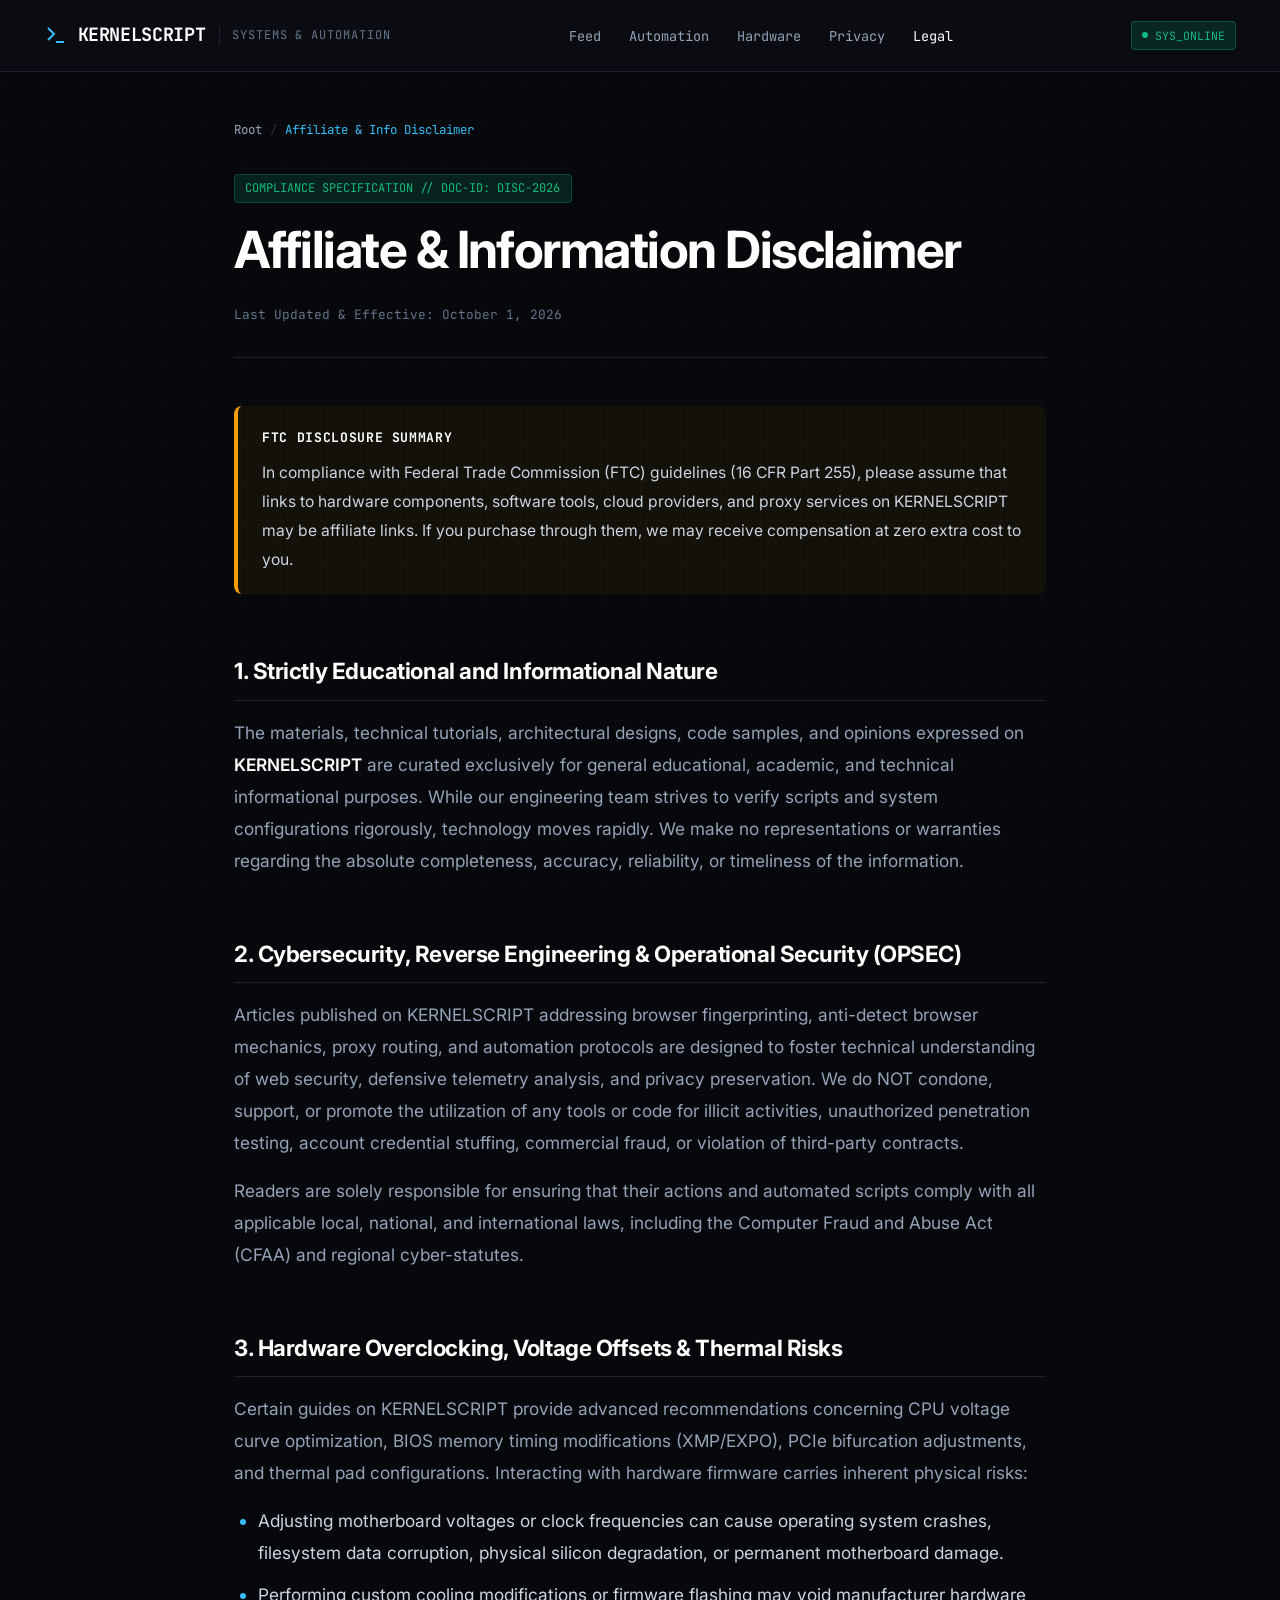
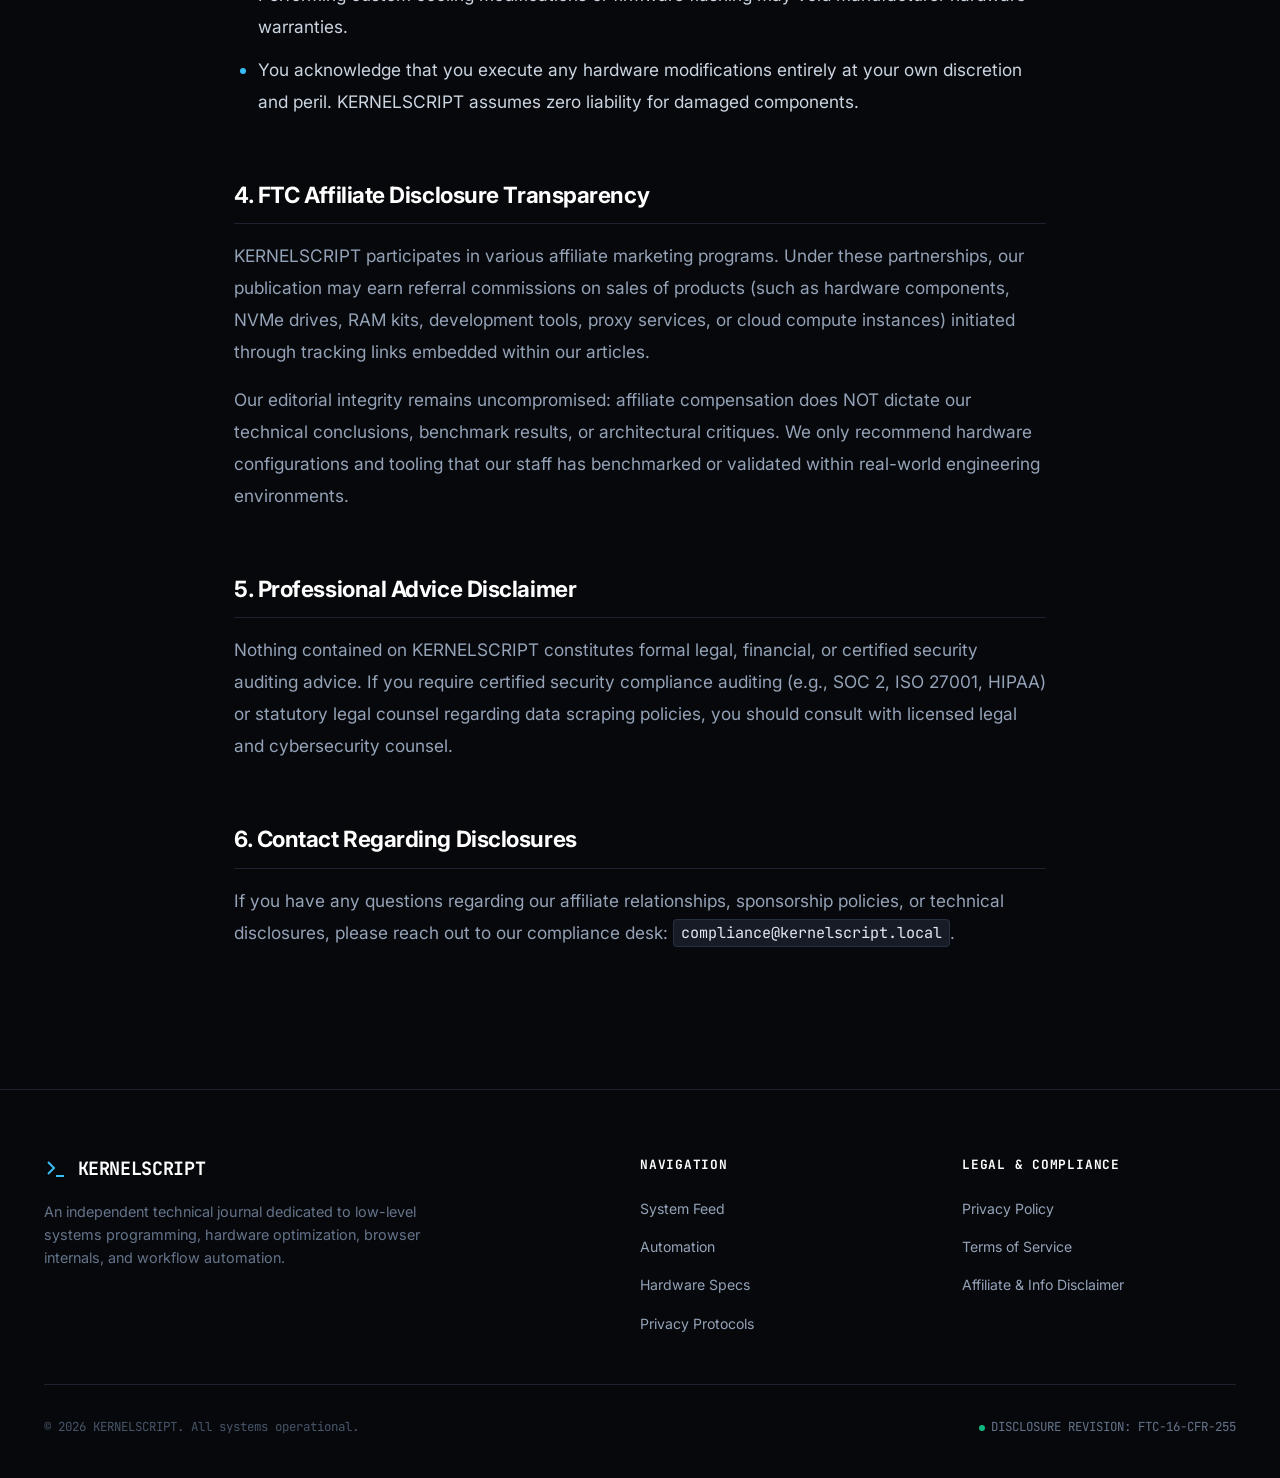
==== disclaimer.html @ 7cd0dfec "Initial commit: KERNELSCRIPT engineering journal, 10 articles, legal suite, and responsive dark UI" ====
<!DOCTYPE html>
<html lang="en">
<head>
  <meta charset="UTF-8">
  <meta name="viewport" content="width=device-width, initial-scale=1.0">
  <title>Affiliate & Information Disclaimer // KERNELSCRIPT</title>
  <meta name="description" content="Official Affiliate, Cybersecurity, and Technical Information Disclaimer for KERNELSCRIPT: FTC compliance, hardware risks, and educational purpose disclosure.">
  <link rel="stylesheet" href="assets/css/style.css">
  <link rel="stylesheet" href="assets/css/post.css">
</head>
<body>
  <header class="site-header">
    <div class="container">
      <div class="brand-wrapper">
        <a href="index.html" class="brand-logo">
          <svg class="brand-icon" viewBox="0 0 24 24" fill="none" stroke="currentColor" stroke-width="2">
            <polyline points="4 17 10 11 4 5"></polyline>
            <line x1="12" y1="19" x2="20" y2="19"></line>
          </svg>
          <span>KERNELSCRIPT</span>
        </a>
        <span class="brand-tagline">Systems & Automation</span>
      </div>

      <nav>
        <ul class="nav-links">
          <li><a href="index.html">Feed</a></li>
          <li><a href="index.html?filter=automation">Automation</a></li>
          <li><a href="index.html?filter=hardware">Hardware</a></li>
          <li><a href="index.html?filter=privacy">Privacy</a></li>
          <li><a href="disclaimer.html" class="active">Legal</a></li>
        </ul>
      </nav>

      <div class="header-actions">
        <div class="terminal-badge">
          <span class="pulse-dot"></span>
          <span>SYS_ONLINE</span>
        </div>
        <button id="mobile-toggle" class="mobile-menu-toggle" aria-label="Toggle navigation menu">
          <svg width="20" height="20" fill="none" stroke="currentColor" stroke-width="2" viewBox="0 0 24 24">
            <line x1="3" y1="12" x2="21" y2="12"></line>
            <line x1="3" y1="6" x2="21" y2="6"></line>
            <line x1="3" y1="18" x2="21" y2="18"></line>
          </svg>
        </button>
      </div>
    </div>
  </header>

  <div id="mobile-overlay" class="mobile-nav-overlay"></div>
  <aside id="mobile-drawer" class="mobile-nav-drawer">
    <div class="drawer-header">
      <span class="brand-logo">KERNELSCRIPT</span>
      <button id="drawer-close" class="drawer-close">&times;</button>
    </div>
    <ul class="drawer-links">
      <li><a href="index.html">All Publications</a></li>
      <li><a href="index.html?filter=automation">Automation</a></li>
      <li><a href="index.html?filter=browser-tech">Browser Stealth</a></li>
      <li><a href="index.html?filter=hardware">Hardware</a></li>
      <li><a href="index.html?filter=privacy">Privacy</a></li>
      <li><a href="privacy.html">Privacy Policy</a></li>
      <li><a href="terms.html">Terms of Service</a></li>
      <li><a href="disclaimer.html">Disclaimer</a></li>
    </ul>
  </aside>

  <main class="article-container">
    <nav class="breadcrumbs" aria-label="Breadcrumb">
      <a href="index.html">Root</a>
      <span class="separator">/</span>
      <span class="current">Affiliate &amp; Info Disclaimer</span>
    </nav>

    <header class="legal-page-header">
      <span class="legal-notice-badge">COMPLIANCE SPECIFICATION // DOC-ID: DISC-2026</span>
      <h1 class="article-title">Affiliate &amp; Information Disclaimer</h1>
      <p class="legal-date">Last Updated &amp; Effective: October 1, 2026</p>
    </header>

    <div class="article-content">
      <div class="callout alert-warning">
        <div class="callout-title">FTC Disclosure Summary</div>
        In compliance with Federal Trade Commission (FTC) guidelines (16 CFR Part 255), please assume that links to hardware components, software tools, cloud providers, and proxy services on KERNELSCRIPT may be affiliate links. If you purchase through them, we may receive compensation at zero extra cost to you.
      </div>

      <section class="legal-section">
        <h2>1. Strictly Educational and Informational Nature</h2>
        <p>The materials, technical tutorials, architectural designs, code samples, and opinions expressed on <strong>KERNELSCRIPT</strong> are curated exclusively for general educational, academic, and technical informational purposes. While our engineering team strives to verify scripts and system configurations rigorously, technology moves rapidly. We make no representations or warranties regarding the absolute completeness, accuracy, reliability, or timeliness of the information.</p>
      </section>

      <section class="legal-section">
        <h2>2. Cybersecurity, Reverse Engineering &amp; Operational Security (OPSEC)</h2>
        <p>Articles published on KERNELSCRIPT addressing browser fingerprinting, anti-detect browser mechanics, proxy routing, and automation protocols are designed to foster technical understanding of web security, defensive telemetry analysis, and privacy preservation. We do NOT condone, support, or promote the utilization of any tools or code for illicit activities, unauthorized penetration testing, account credential stuffing, commercial fraud, or violation of third-party contracts.</p>
        <p>Readers are solely responsible for ensuring that their actions and automated scripts comply with all applicable local, national, and international laws, including the Computer Fraud and Abuse Act (CFAA) and regional cyber-statutes.</p>
      </section>

      <section class="legal-section">
        <h2>3. Hardware Overclocking, Voltage Offsets &amp; Thermal Risks</h2>
        <p>Certain guides on KERNELSCRIPT provide advanced recommendations concerning CPU voltage curve optimization, BIOS memory timing modifications (XMP/EXPO), PCIe bifurcation adjustments, and thermal pad configurations. Interacting with hardware firmware carries inherent physical risks:</p>
        <ul>
          <li>Adjusting motherboard voltages or clock frequencies can cause operating system crashes, filesystem data corruption, physical silicon degradation, or permanent motherboard damage.</li>
          <li>Performing custom cooling modifications or firmware flashing may void manufacturer hardware warranties.</li>
          <li>You acknowledge that you execute any hardware modifications entirely at your own discretion and peril. KERNELSCRIPT assumes zero liability for damaged components.</li>
        </ul>
      </section>

      <section class="legal-section">
        <h2>4. FTC Affiliate Disclosure Transparency</h2>
        <p>KERNELSCRIPT participates in various affiliate marketing programs. Under these partnerships, our publication may earn referral commissions on sales of products (such as hardware components, NVMe drives, RAM kits, development tools, proxy services, or cloud compute instances) initiated through tracking links embedded within our articles.</p>
        <p>Our editorial integrity remains uncompromised: affiliate compensation does NOT dictate our technical conclusions, benchmark results, or architectural critiques. We only recommend hardware configurations and tooling that our staff has benchmarked or validated within real-world engineering environments.</p>
      </section>

      <section class="legal-section">
        <h2>5. Professional Advice Disclaimer</h2>
        <p>Nothing contained on KERNELSCRIPT constitutes formal legal, financial, or certified security auditing advice. If you require certified security compliance auditing (e.g., SOC 2, ISO 27001, HIPAA) or statutory legal counsel regarding data scraping policies, you should consult with licensed legal and cybersecurity counsel.</p>
      </section>

      <section class="legal-section">
        <h2>6. Contact Regarding Disclosures</h2>
        <p>If you have any questions regarding our affiliate relationships, sponsorship policies, or technical disclosures, please reach out to our compliance desk: <code>compliance@kernelscript.local</code>.</p>
      </section>
    </div>
  </main>

  <footer class="site-footer">
    <div class="container">
      <div class="footer-top">
        <div class="footer-brand">
          <div class="brand-logo">
            <svg class="brand-icon" viewBox="0 0 24 24" fill="none" stroke="currentColor" stroke-width="2">
              <polyline points="4 17 10 11 4 5"></polyline>
              <line x1="12" y1="19" x2="20" y2="19"></line>
            </svg>
            <span>KERNELSCRIPT</span>
          </div>
          <p class="footer-bio">An independent technical journal dedicated to low-level systems programming, hardware optimization, browser internals, and workflow automation.</p>
        </div>
        <div>
          <h4 class="footer-col-title">Navigation</h4>
          <ul class="footer-nav-list">
            <li><a href="index.html">System Feed</a></li>
            <li><a href="index.html?filter=automation">Automation</a></li>
            <li><a href="index.html?filter=hardware">Hardware Specs</a></li>
            <li><a href="index.html?filter=privacy">Privacy Protocols</a></li>
          </ul>
        </div>
        <div>
          <h4 class="footer-col-title">Legal &amp; Compliance</h4>
          <ul class="footer-nav-list">
            <li><a href="privacy.html">Privacy Policy</a></li>
            <li><a href="terms.html">Terms of Service</a></li>
            <li><a href="disclaimer.html">Affiliate &amp; Info Disclaimer</a></li>
          </ul>
        </div>
      </div>
      <div class="footer-bottom">
        <span>&copy; 2026 KERNELSCRIPT. All systems operational.</span>
        <div class="footer-status-pill">
          <span class="pulse-dot"></span>
          <span>DISCLOSURE REVISION: FTC-16-CFR-255</span>
        </div>
      </div>
    </div>
  </footer>

  <script src="assets/js/post.js"></script>
</body>
</html>
---- assets/css/style.css ----
/* ==========================================================================
   KERNELSCRIPT // Engineering Journal & Systems Architecture
   Design System & Core Stylesheet
   ========================================================================== */

@import url('https://fonts.googleapis.com/css2?family=Inter:wght@300;400;500;600;700&family=JetBrains+Mono:wght@400;500;600;700&display=swap');

:root {
  /* Dark Technical Color Palette */
  --bg-primary: #07080b;
  --bg-secondary: #0c0e14;
  --bg-surface: #11141c;
  --bg-surface-elevated: #161b26;
  --bg-glass: rgba(12, 14, 20, 0.85);

  --border-subtle: #1d2230;
  --border-medium: #272f42;
  --border-active: #3b82f6;

  /* Stark White Headings & High Contrast Text */
  --text-pure: #ffffff;
  --text-heading: #f8fafc;
  --text-body: #94a3b8;
  --text-muted: #64748b;
  --text-dim: #475569;

  /* Technical Accents */
  --accent-cyan: #38bdf8;
  --accent-cyan-glow: rgba(56, 189, 248, 0.18);
  --accent-emerald: #10b981;
  --accent-emerald-glow: rgba(16, 185, 129, 0.15);
  --accent-amber: #f59e0b;
  --accent-violet: #818cf8;

  /* Typography */
  --font-sans: 'Inter', -apple-system, BlinkMacSystemFont, "Segoe UI", Roboto, sans-serif;
  --font-mono: 'JetBrains Mono', 'SF Mono', Consolas, Menlo, monospace;

  /* Shadows & Glows */
  --shadow-subtle: 0 4px 20px -2px rgba(0, 0, 0, 0.5);
  --shadow-card: 0 10px 30px -5px rgba(0, 0, 0, 0.65), 0 0 1px 1px rgba(255, 255, 255, 0.03);
  --shadow-card-hover: 0 20px 40px -10px rgba(0, 0, 0, 0.8), 0 0 0 1px var(--border-medium);

  /* Layout Constants */
  --max-width: 1240px;
  --header-height: 72px;
  --radius-sm: 4px;
  --radius-md: 8px;
  --radius-lg: 12px;
  --transition-fast: 150ms cubic-bezier(0.4, 0, 0.2, 1);
  --transition-normal: 250ms cubic-bezier(0.4, 0, 0.2, 1);
}

/* ==========================================================================
   Reset & Global Base
   ========================================================================== */
*, *::before, *::after {
  box-sizing: border-box;
  margin: 0;
  padding: 0;
}

html {
  font-size: 16px;
  scroll-behavior: smooth;
  color-scheme: dark;
  background-color: var(--bg-primary);
}

body {
  font-family: var(--font-sans);
  background-color: var(--bg-primary);
  color: var(--text-body);
  line-height: 1.65;
  -webkit-font-smoothing: antialiased;
  -moz-osx-font-smoothing: grayscale;
  min-height: 100vh;
  display: flex;
  flex-direction: column;
  position: relative;
  overflow-x: hidden;
}

/* Subtle Technical Background Grid */
body::before {
  content: "";
  position: fixed;
  top: 0;
  left: 0;
  width: 100%;
  height: 100%;
  background-image: 
    linear-gradient(to right, rgba(255, 255, 255, 0.015) 1px, transparent 1px),
    linear-gradient(to bottom, rgba(255, 255, 255, 0.015) 1px, transparent 1px);
  background-size: 40px 40px;
  pointer-events: none;
  z-index: 0;
}

a {
  color: inherit;
  text-decoration: none;
  transition: color var(--transition-fast);
}

img {
  max-width: 100%;
  height: auto;
  display: block;
}

button, input, select, textarea {
  font-family: inherit;
  font-size: inherit;
  color: inherit;
}

/* Container */
.container {
  width: 100%;
  max-width: var(--max-width);
  margin-left: auto;
  margin-right: auto;
  padding-left: 1.5rem;
  padding-right: 1.5rem;
  position: relative;
  z-index: 1;
}

/* ==========================================================================
   Header & Navigation
   ========================================================================== */
.site-header {
  position: sticky;
  top: 0;
  height: var(--header-height);
  background: var(--bg-glass);
  backdrop-filter: blur(12px);
  -webkit-backdrop-filter: blur(12px);
  border-bottom: 1px solid var(--border-subtle);
  z-index: 100;
  display: flex;
  align-items: center;
}

.site-header .container {
  display: flex;
  align-items: center;
  justify-content: space-between;
}

.brand-wrapper {
  display: flex;
  align-items: center;
  gap: 0.85rem;
}

.brand-logo {
  display: flex;
  align-items: center;
  gap: 0.6rem;
  font-family: var(--font-mono);
  font-size: 1.15rem;
  font-weight: 700;
  color: var(--text-pure);
  letter-spacing: -0.02em;
}

.brand-icon {
  width: 24px;
  height: 24px;
  color: var(--accent-cyan);
}

.brand-tagline {
  font-family: var(--font-mono);
  font-size: 0.75rem;
  color: var(--text-muted);
  text-transform: uppercase;
  letter-spacing: 0.08em;
  padding-left: 0.75rem;
  border-left: 1px solid var(--border-subtle);
  display: none;
}

@media (min-width: 768px) {
  .brand-tagline {
    display: inline-block;
  }
}

.nav-links {
  display: flex;
  align-items: center;
  gap: 1.75rem;
  list-style: none;
}

.nav-links a {
  font-family: var(--font-mono);
  font-size: 0.85rem;
  color: var(--text-body);
  transition: color var(--transition-fast);
}

.nav-links a:hover,
.nav-links a.active {
  color: var(--text-pure);
}

.header-actions {
  display: flex;
  align-items: center;
  gap: 1rem;
}

.terminal-badge {
  display: inline-flex;
  align-items: center;
  gap: 0.4rem;
  font-family: var(--font-mono);
  font-size: 0.72rem;
  color: var(--accent-emerald);
  background: var(--accent-emerald-glow);
  padding: 0.25rem 0.65rem;
  border-radius: var(--radius-sm);
  border: 1px solid rgba(16, 185, 129, 0.3);
}

.pulse-dot {
  width: 6px;
  height: 6px;
  background-color: var(--accent-emerald);
  border-radius: 50%;
  animation: pulse 2s infinite ease-in-out;
}

@keyframes pulse {
  0% { transform: scale(0.95); opacity: 0.8; }
  50% { transform: scale(1.3); opacity: 1; }
  100% { transform: scale(0.95); opacity: 0.8; }
}

.mobile-menu-toggle {
  display: none;
  background: transparent;
  border: 1px solid var(--border-subtle);
  color: var(--text-heading);
  padding: 0.5rem;
  border-radius: var(--radius-sm);
  cursor: pointer;
}

/* ==========================================================================
   Hero Section
   ========================================================================== */
.hero-section {
  padding: 4.5rem 0 3.5rem;
  border-bottom: 1px solid var(--border-subtle);
  background: linear-gradient(180deg, rgba(12, 14, 20, 0.4) 0%, transparent 100%);
}

.hero-sys-status {
  display: inline-flex;
  align-items: center;
  gap: 0.5rem;
  font-family: var(--font-mono);
  font-size: 0.75rem;
  color: var(--accent-cyan);
  background: var(--accent-cyan-glow);
  padding: 0.3rem 0.75rem;
  border-radius: var(--radius-sm);
  border: 1px solid rgba(56, 189, 248, 0.25);
  margin-bottom: 1.5rem;
  letter-spacing: 0.05em;
  text-transform: uppercase;
}

.hero-title {
  font-family: var(--font-sans);
  font-size: clamp(2rem, 4.5vw, 3.5rem);
  font-weight: 700;
  line-height: 1.15;
  letter-spacing: -0.03em;
  color: var(--text-pure);
  margin-bottom: 1.25rem;
  max-width: 820px;
}

.hero-title span.accent-highlight {
  background: linear-gradient(90deg, #f8fafc 0%, #94a3b8 100%);
  -webkit-background-clip: text;
  -webkit-text-fill-color: transparent;
}

.hero-lead {
  font-size: 1.125rem;
  color: var(--text-body);
  max-width: 720px;
  line-height: 1.7;
  margin-bottom: 2rem;
}

.hero-stats-row {
  display: flex;
  flex-wrap: wrap;
  gap: 2rem;
  padding-top: 1.5rem;
  border-top: 1px solid var(--border-subtle);
}

.stat-item {
  display: flex;
  flex-direction: column;
  gap: 0.25rem;
}

.stat-value {
  font-family: var(--font-mono);
  font-size: 1.35rem;
  font-weight: 700;
  color: var(--text-pure);
}

.stat-label {
  font-family: var(--font-mono);
  font-size: 0.75rem;
  text-transform: uppercase;
  color: var(--text-muted);
  letter-spacing: 0.05em;
}

/* ==========================================================================
   Filter & Controls Toolbar
   ========================================================================== */
.controls-toolbar {
  padding: 2.5rem 0 1.5rem;
  display: flex;
  flex-direction: column;
  gap: 1.25rem;
}

.search-box-wrapper {
  position: relative;
  width: 100%;
}

.search-input {
  width: 100%;
  background: var(--bg-surface);
  border: 1px solid var(--border-subtle);
  border-radius: var(--radius-md);
  padding: 0.85rem 1.25rem 0.85rem 3rem;
  font-size: 0.95rem;
  color: var(--text-heading);
  outline: none;
  transition: border-color var(--transition-fast), box-shadow var(--transition-fast);
}

.search-input:focus {
  border-color: var(--accent-cyan);
  box-shadow: 0 0 0 2px var(--accent-cyan-glow);
}

.search-input::placeholder {
  color: var(--text-muted);
}

.search-icon {
  position: absolute;
  left: 1.15rem;
  top: 50%;
  transform: translateY(-50%);
  width: 18px;
  height: 18px;
  color: var(--text-muted);
  pointer-events: none;
}

.category-filter-bar {
  display: flex;
  align-items: center;
  gap: 0.5rem;
  overflow-x: auto;
  padding-bottom: 0.5rem;
  scrollbar-width: thin;
}

.category-tab {
  background: var(--bg-surface);
  border: 1px solid var(--border-subtle);
  color: var(--text-body);
  font-family: var(--font-mono);
  font-size: 0.8rem;
  padding: 0.5rem 1rem;
  border-radius: var(--radius-sm);
  cursor: pointer;
  white-space: nowrap;
  transition: all var(--transition-fast);
}

.category-tab:hover {
  background: var(--bg-surface-elevated);
  border-color: var(--border-medium);
  color: var(--text-pure);
}

.category-tab.active {
  background: var(--text-pure);
  color: var(--bg-primary);
  border-color: var(--text-pure);
  font-weight: 600;
}

.results-status-bar {
  display: flex;
  align-items: center;
  justify-content: space-between;
  font-family: var(--font-mono);
  font-size: 0.78rem;
  color: var(--text-muted);
  padding: 0.5rem 0;
  border-bottom: 1px solid var(--border-subtle);
}

/* ==========================================================================
   Clean Technical Blog Grid
   ========================================================================== */
.blog-feed-section {
  padding: 1.5rem 0 4.5rem;
  flex: 1;
}

.blog-grid {
  display: grid;
  grid-template-columns: 1fr;
  gap: 1.75rem;
  margin-top: 1rem;
}

@media (min-width: 640px) {
  .blog-grid {
    grid-template-columns: repeat(2, 1fr);
  }
}

@media (min-width: 1024px) {
  .blog-grid {
    grid-template-columns: repeat(3, 1fr);
  }
}

.post-card {
  background: var(--bg-secondary);
  border: 1px solid var(--border-subtle);
  border-radius: var(--radius-lg);
  padding: 1.75rem;
  display: flex;
  flex-direction: column;
  transition: transform var(--transition-normal), border-color var(--transition-normal), box-shadow var(--transition-normal);
  position: relative;
  overflow: hidden;
}

.post-card::before {
  content: "";
  position: absolute;
  top: 0;
  left: 0;
  right: 0;
  height: 2px;
  background: linear-gradient(90deg, transparent, var(--border-medium), transparent);
  transition: background var(--transition-normal);
}

.post-card:hover {
  transform: translateY(-3px);
  border-color: var(--border-medium);
  box-shadow: var(--shadow-card-hover);
}

.post-card:hover::before {
  background: linear-gradient(90deg, transparent, var(--accent-cyan), transparent);
}

.card-meta-top {
  display: flex;
  align-items: center;
  justify-content: space-between;
  gap: 0.5rem;
  margin-bottom: 1rem;
}

.card-tag {
  font-family: var(--font-mono);
  font-size: 0.72rem;
  color: var(--accent-cyan);
  background: var(--accent-cyan-glow);
  padding: 0.2rem 0.55rem;
  border-radius: var(--radius-sm);
  border: 1px solid rgba(56, 189, 248, 0.2);
  text-transform: uppercase;
  letter-spacing: 0.04em;
}

.card-read-time {
  font-family: var(--font-mono);
  font-size: 0.72rem;
  color: var(--text-muted);
}

.card-title {
  font-family: var(--font-sans);
  font-size: 1.25rem;
  font-weight: 700;
  line-height: 1.35;
  color: var(--text-pure);
  margin-bottom: 0.85rem;
  letter-spacing: -0.02em;
}

.card-title a {
  color: inherit;
}

.card-title a:hover {
  color: var(--accent-cyan);
}

.card-excerpt {
  font-size: 0.925rem;
  color: var(--text-body);
  line-height: 1.6;
  margin-bottom: 1.5rem;
  flex: 1;
}

.card-footer {
  display: flex;
  align-items: center;
  justify-content: space-between;
  padding-top: 1.25rem;
  border-top: 1px solid var(--border-subtle);
  font-family: var(--font-mono);
  font-size: 0.78rem;
}

.card-date {
  color: var(--text-muted);
}

.card-action {
  display: inline-flex;
  align-items: center;
  gap: 0.35rem;
  color: var(--text-pure);
  font-weight: 600;
  transition: gap var(--transition-fast), color var(--transition-fast);
}

.card-action:hover {
  color: var(--accent-cyan);
  gap: 0.55rem;
}

/* Empty State */
.empty-state {
  text-align: center;
  padding: 4rem 1.5rem;
  grid-column: 1 / -1;
  background: var(--bg-secondary);
  border: 1px dashed var(--border-subtle);
  border-radius: var(--radius-lg);
}

.empty-state h3 {
  font-size: 1.2rem;
  color: var(--text-pure);
  margin-bottom: 0.5rem;
}

.empty-state p {
  color: var(--text-muted);
  font-size: 0.9rem;
}

/* ==========================================================================
   Newsletter / Terminal Dispatch
   ========================================================================== */
.dispatch-section {
  padding: 4rem 0;
  background: var(--bg-secondary);
  border-top: 1px solid var(--border-subtle);
  border-bottom: 1px solid var(--border-subtle);
}

.dispatch-card {
  background: var(--bg-surface);
  border: 1px solid var(--border-subtle);
  border-radius: var(--radius-lg);
  padding: 2.5rem;
  display: grid;
  grid-template-columns: 1fr;
  gap: 2rem;
  align-items: center;
}

@media (min-width: 840px) {
  .dispatch-card {
    grid-template-columns: 1.2fr 1fr;
    padding: 3rem;
  }
}

.dispatch-header .code-prefix {
  font-family: var(--font-mono);
  font-size: 0.75rem;
  color: var(--accent-emerald);
  margin-bottom: 0.5rem;
}

.dispatch-title {
  font-size: 1.6rem;
  color: var(--text-pure);
  font-weight: 700;
  letter-spacing: -0.02em;
  margin-bottom: 0.75rem;
}

.dispatch-desc {
  font-size: 0.95rem;
  color: var(--text-body);
  line-height: 1.65;
}

.dispatch-form {
  display: flex;
  flex-direction: column;
  gap: 0.75rem;
}

.input-button-group {
  display: flex;
  flex-direction: column;
  gap: 0.5rem;
}

@media (min-width: 480px) {
  .input-button-group {
    flex-direction: row;
  }
}

.dispatch-input {
  flex: 1;
  background: var(--bg-primary);
  border: 1px solid var(--border-subtle);
  border-radius: var(--radius-sm);
  padding: 0.75rem 1rem;
  color: var(--text-heading);
  outline: none;
  font-size: 0.9rem;
  transition: border-color var(--transition-fast);
}

.dispatch-input:focus {
  border-color: var(--accent-cyan);
}

.btn-primary {
  background: var(--text-pure);
  color: var(--bg-primary);
  font-family: var(--font-mono);
  font-size: 0.85rem;
  font-weight: 600;
  padding: 0.75rem 1.35rem;
  border-radius: var(--radius-sm);
  border: none;
  cursor: pointer;
  white-space: nowrap;
  transition: background var(--transition-fast), transform var(--transition-fast);
}

.btn-primary:hover {
  background: #e2e8f0;
  transform: translateY(-1px);
}

.dispatch-notice {
  font-family: var(--font-mono);
  font-size: 0.72rem;
  color: var(--text-muted);
}

.form-feedback {
  font-family: var(--font-mono);
  font-size: 0.8rem;
  display: none;
}

.form-feedback.success {
  display: block;
  color: var(--accent-emerald);
}

/* ==========================================================================
   Site Footer
   ========================================================================== */
.site-footer {
  background: var(--bg-primary);
  padding: 4rem 0 2.5rem;
  border-top: 1px solid var(--border-subtle);
  position: relative;
  z-index: 1;
}

.footer-top {
  display: grid;
  grid-template-columns: 1fr;
  gap: 3rem;
  padding-bottom: 3rem;
  border-bottom: 1px solid var(--border-subtle);
}

@media (min-width: 768px) {
  .footer-top {
    grid-template-columns: 2fr 1fr 1fr;
  }
}

.footer-brand .brand-logo {
  margin-bottom: 1rem;
}

.footer-bio {
  font-size: 0.9rem;
  color: var(--text-muted);
  line-height: 1.6;
  max-width: 400px;
}

.footer-col-title {
  font-family: var(--font-mono);
  font-size: 0.8rem;
  text-transform: uppercase;
  letter-spacing: 0.06em;
  color: var(--text-pure);
  margin-bottom: 1.25rem;
}

.footer-nav-list {
  list-style: none;
  display: flex;
  flex-direction: column;
  gap: 0.75rem;
}

.footer-nav-list a {
  font-size: 0.88rem;
  color: var(--text-body);
  transition: color var(--transition-fast);
}

.footer-nav-list a:hover {
  color: var(--text-pure);
}

.footer-bottom {
  display: flex;
  flex-direction: column;
  align-items: center;
  justify-content: space-between;
  gap: 1.25rem;
  padding-top: 2rem;
  font-family: var(--font-mono);
  font-size: 0.78rem;
  color: var(--text-dim);
}

@media (min-width: 640px) {
  .footer-bottom {
    flex-direction: row;
  }
}

.footer-status-pill {
  display: inline-flex;
  align-items: center;
  gap: 0.4rem;
  color: var(--text-muted);
}

/* ==========================================================================
   Mobile Nav Drawer
   ========================================================================== */
.mobile-nav-overlay {
  position: fixed;
  inset: 0;
  background: rgba(0, 0, 0, 0.75);
  backdrop-filter: blur(4px);
  z-index: 998;
  opacity: 0;
  pointer-events: none;
  transition: opacity var(--transition-normal);
}

.mobile-nav-overlay.active {
  opacity: 1;
  pointer-events: auto;
}

.mobile-nav-drawer {
  position: fixed;
  top: 0;
  right: -300px;
  width: 280px;
  height: 100%;
  background: var(--bg-surface);
  border-left: 1px solid var(--border-subtle);
  padding: 2rem 1.5rem;
  z-index: 999;
  transition: right var(--transition-normal);
  display: flex;
  flex-direction: column;
  gap: 2rem;
}

.mobile-nav-drawer.active {
  right: 0;
}

.drawer-header {
  display: flex;
  align-items: center;
  justify-content: space-between;
}

.drawer-close {
  background: transparent;
  border: none;
  color: var(--text-muted);
  font-size: 1.5rem;
  cursor: pointer;
}

.drawer-links {
  list-style: none;
  display: flex;
  flex-direction: column;
  gap: 1.25rem;
}

.drawer-links a {
  font-family: var(--font-mono);
  font-size: 1rem;
  color: var(--text-heading);
}

@media (max-width: 768px) {
  .nav-links {
    display: none;
  }
  .mobile-menu-toggle {
    display: flex;
  }
}
---- assets/css/post.css ----
/* ==========================================================================
   KERNELSCRIPT // Article & Legal Document Stylesheet
   ========================================================================== */

/* Reading Progress Bar */
.reading-progress-container {
  position: fixed;
  top: 0;
  left: 0;
  width: 100%;
  height: 3px;
  background: transparent;
  z-index: 1000;
}

.reading-progress-bar {
  height: 100%;
  width: 0%;
  background: linear-gradient(90deg, var(--accent-cyan), var(--accent-emerald));
  transition: width 50ms ease-out;
}

/* Post Container Layout */
.article-container {
  max-width: 860px;
  margin: 0 auto;
  padding: 3rem 1.5rem 6rem;
}

/* Breadcrumbs */
.breadcrumbs {
  display: flex;
  align-items: center;
  gap: 0.5rem;
  font-family: var(--font-mono);
  font-size: 0.78rem;
  color: var(--text-muted);
  margin-bottom: 2rem;
  overflow-x: auto;
  white-space: nowrap;
}

.breadcrumbs a {
  color: var(--text-body);
}

.breadcrumbs a:hover {
  color: var(--text-pure);
}

.breadcrumbs .separator {
  color: var(--border-medium);
}

.breadcrumbs .current {
  color: var(--accent-cyan);
}

/* Post Header */
.article-header {
  margin-bottom: 3.5rem;
  border-bottom: 1px solid var(--border-subtle);
  padding-bottom: 2.5rem;
}

.article-tags-row {
  display: flex;
  align-items: center;
  gap: 0.75rem;
  margin-bottom: 1.25rem;
}

.article-title {
  font-size: clamp(2.1rem, 4vw, 3.2rem);
  font-weight: 700;
  line-height: 1.18;
  letter-spacing: -0.03em;
  color: var(--text-pure);
  margin-bottom: 1.5rem;
}

.article-subtitle {
  font-size: 1.2rem;
  color: var(--text-body);
  line-height: 1.6;
  margin-bottom: 2rem;
}

.article-meta-bar {
  display: flex;
  flex-wrap: wrap;
  align-items: center;
  justify-content: space-between;
  gap: 1.5rem;
  padding-top: 1.5rem;
  border-top: 1px solid var(--border-subtle);
  font-family: var(--font-mono);
  font-size: 0.8rem;
  color: var(--text-muted);
}

.author-chip {
  display: flex;
  align-items: center;
  gap: 0.75rem;
}

.author-avatar {
  width: 38px;
  height: 38px;
  border-radius: 50%;
  background: var(--bg-surface-elevated);
  border: 1px solid var(--border-medium);
  display: flex;
  align-items: center;
  justify-content: center;
  color: var(--text-pure);
  font-weight: 700;
}

.author-details {
  display: flex;
  flex-direction: column;
}

.author-name {
  color: var(--text-pure);
  font-weight: 600;
}

.author-role {
  font-size: 0.72rem;
  color: var(--text-muted);
}

.meta-stats {
  display: flex;
  align-items: center;
  gap: 1.25rem;
}

/* Quick Index / Table of Contents */
.toc-box {
  background: var(--bg-surface);
  border: 1px solid var(--border-subtle);
  border-left: 3px solid var(--accent-cyan);
  border-radius: var(--radius-md);
  padding: 1.5rem;
  margin-bottom: 3rem;
}

.toc-title {
  font-family: var(--font-mono);
  font-size: 0.85rem;
  text-transform: uppercase;
  letter-spacing: 0.06em;
  color: var(--text-pure);
  margin-bottom: 1rem;
  display: flex;
  align-items: center;
  gap: 0.5rem;
}

.toc-list {
  list-style: none;
  display: flex;
  flex-direction: column;
  gap: 0.6rem;
  font-family: var(--font-mono);
  font-size: 0.82rem;
}

.toc-list a {
  color: var(--text-body);
  transition: color var(--transition-fast), transform var(--transition-fast);
  display: inline-block;
}

.toc-list a:hover {
  color: var(--accent-cyan);
  transform: translateX(4px);
}

/* Article Body Typography */
.article-content {
  font-size: 1.08rem;
  line-height: 1.85;
  color: #cbd5e1;
}

.article-content p {
  margin-bottom: 1.75rem;
}

.article-content h2 {
  font-size: 1.85rem;
  font-weight: 700;
  color: var(--text-pure);
  letter-spacing: -0.02em;
  margin-top: 3.5rem;
  margin-bottom: 1.25rem;
  padding-bottom: 0.6rem;
  border-bottom: 1px solid var(--border-subtle);
}

.article-content h3 {
  font-size: 1.35rem;
  font-weight: 600;
  color: var(--text-heading);
  letter-spacing: -0.01em;
  margin-top: 2.25rem;
  margin-bottom: 0.95rem;
}

.article-content ul, 
.article-content ol {
  margin-bottom: 1.75rem;
  padding-left: 1.5rem;
}

.article-content li {
  margin-bottom: 0.65rem;
}

.article-content li::marker {
  color: var(--accent-cyan);
}

.article-content strong {
  color: var(--text-pure);
  font-weight: 600;
}

.article-content a {
  color: var(--accent-cyan);
  text-decoration: underline;
  text-underline-offset: 3px;
}

.article-content a:hover {
  color: #7dd3fc;
}

/* Code Blocks & Inline Code */
.article-content code {
  font-family: var(--font-mono);
  font-size: 0.88em;
  background: var(--bg-surface-elevated);
  border: 1px solid var(--border-medium);
  padding: 0.15rem 0.45rem;
  border-radius: var(--radius-sm);
  color: #e2e8f0;
}

.code-wrapper {
  margin: 2rem 0;
  background: #090b10;
  border: 1px solid var(--border-subtle);
  border-radius: var(--radius-md);
  overflow: hidden;
}

.code-header {
  display: flex;
  align-items: center;
  justify-content: space-between;
  padding: 0.6rem 1rem;
  background: var(--bg-surface);
  border-bottom: 1px solid var(--border-subtle);
  font-family: var(--font-mono);
  font-size: 0.75rem;
  color: var(--text-muted);
}

.terminal-dots {
  display: flex;
  align-items: center;
  gap: 6px;
}

.dot {
  width: 10px;
  height: 10px;
  border-radius: 50%;
}
.dot.red { background: #ef4444; opacity: 0.7; }
.dot.yellow { background: #eab308; opacity: 0.7; }
.dot.green { background: #22c55e; opacity: 0.7; }

.code-title {
  color: var(--text-body);
}

.btn-copy {
  background: transparent;
  border: 1px solid var(--border-medium);
  color: var(--text-body);
  font-family: var(--font-mono);
  font-size: 0.72rem;
  padding: 0.2rem 0.5rem;
  border-radius: var(--radius-sm);
  cursor: pointer;
  transition: all var(--transition-fast);
}

.btn-copy:hover {
  background: var(--bg-surface-elevated);
  color: var(--text-pure);
}

.article-content pre {
  margin: 0;
  padding: 1.25rem 1.5rem;
  overflow-x: auto;
  font-family: var(--font-mono);
  font-size: 0.88rem;
  line-height: 1.6;
  color: #f1f5f9;
  background: transparent;
}

.article-content pre code {
  background: transparent;
  border: none;
  padding: 0;
  color: inherit;
  font-size: inherit;
}

/* Callouts & Tech Alerts */
.callout {
  margin: 2rem 0;
  padding: 1.25rem 1.5rem;
  border-radius: var(--radius-md);
  background: var(--bg-surface);
  border-left: 4px solid var(--accent-cyan);
  font-size: 0.98rem;
}

.callout.alert-warning {
  border-left-color: var(--accent-amber);
  background: rgba(245, 158, 11, 0.05);
}

.callout.alert-success {
  border-left-color: var(--accent-emerald);
  background: rgba(16, 185, 129, 0.05);
}

.callout-title {
  font-family: var(--font-mono);
  font-size: 0.82rem;
  font-weight: 700;
  text-transform: uppercase;
  letter-spacing: 0.05em;
  margin-bottom: 0.5rem;
  color: var(--text-pure);
  display: flex;
  align-items: center;
  gap: 0.5rem;
}

/* Data Tables */
.table-wrapper {
  width: 100%;
  overflow-x: auto;
  margin: 2.25rem 0;
  border: 1px solid var(--border-subtle);
  border-radius: var(--radius-md);
}

.tech-table {
  width: 100%;
  border-collapse: collapse;
  text-align: left;
  font-size: 0.92rem;
}

.tech-table th {
  background: var(--bg-surface-elevated);
  color: var(--text-pure);
  font-family: var(--font-mono);
  font-size: 0.78rem;
  text-transform: uppercase;
  letter-spacing: 0.04em;
  padding: 0.85rem 1.2rem;
  border-bottom: 1px solid var(--border-medium);
}

.tech-table td {
  padding: 0.85rem 1.2rem;
  border-bottom: 1px solid var(--border-subtle);
  color: var(--text-body);
}

.tech-table tr:last-child td {
  border-bottom: none;
}

.tech-table tr:hover td {
  background: rgba(255, 255, 255, 0.015);
}

/* Article Footer & Nav */
.article-footer {
  margin-top: 4rem;
  padding-top: 2.5rem;
  border-top: 1px solid var(--border-subtle);
}

.post-author-box {
  background: var(--bg-surface);
  border: 1px solid var(--border-subtle);
  border-radius: var(--radius-lg);
  padding: 2rem;
  display: flex;
  gap: 1.5rem;
  align-items: center;
  margin-bottom: 3rem;
}

.post-nav-grid {
  display: grid;
  grid-template-columns: 1fr;
  gap: 1.5rem;
}

@media (min-width: 640px) {
  .post-nav-grid {
    grid-template-columns: 1fr 1fr;
  }
}

.post-nav-card {
  background: var(--bg-secondary);
  border: 1px solid var(--border-subtle);
  border-radius: var(--radius-md);
  padding: 1.5rem;
  display: flex;
  flex-direction: column;
  gap: 0.5rem;
  transition: all var(--transition-fast);
}

.post-nav-card:hover {
  border-color: var(--accent-cyan);
  transform: translateY(-2px);
}

.post-nav-label {
  font-family: var(--font-mono);
  font-size: 0.72rem;
  text-transform: uppercase;
  letter-spacing: 0.05em;
  color: var(--accent-cyan);
}

.post-nav-title {
  color: var(--text-pure);
  font-size: 1rem;
  font-weight: 600;
  line-height: 1.4;
}

/* Legal Page Layout Specifics */
.legal-page-header {
  margin-bottom: 3rem;
  border-bottom: 1px solid var(--border-subtle);
  padding-bottom: 2rem;
}

.legal-notice-badge {
  display: inline-block;
  font-family: var(--font-mono);
  font-size: 0.75rem;
  color: var(--accent-emerald);
  background: var(--accent-emerald-glow);
  padding: 0.25rem 0.65rem;
  border-radius: var(--radius-sm);
  border: 1px solid rgba(16, 185, 129, 0.25);
  margin-bottom: 1rem;
}

.legal-date {
  font-family: var(--font-mono);
  font-size: 0.8rem;
  color: var(--text-muted);
}

.legal-section {
  margin-bottom: 2.75rem;
}

.legal-section h2 {
  font-size: 1.4rem;
  color: var(--text-pure);
  margin-bottom: 1rem;
  padding-bottom: 0.5rem;
  border-bottom: 1px solid var(--border-subtle);
}

.legal-section p {
  margin-bottom: 1rem;
  color: var(--text-body);
}
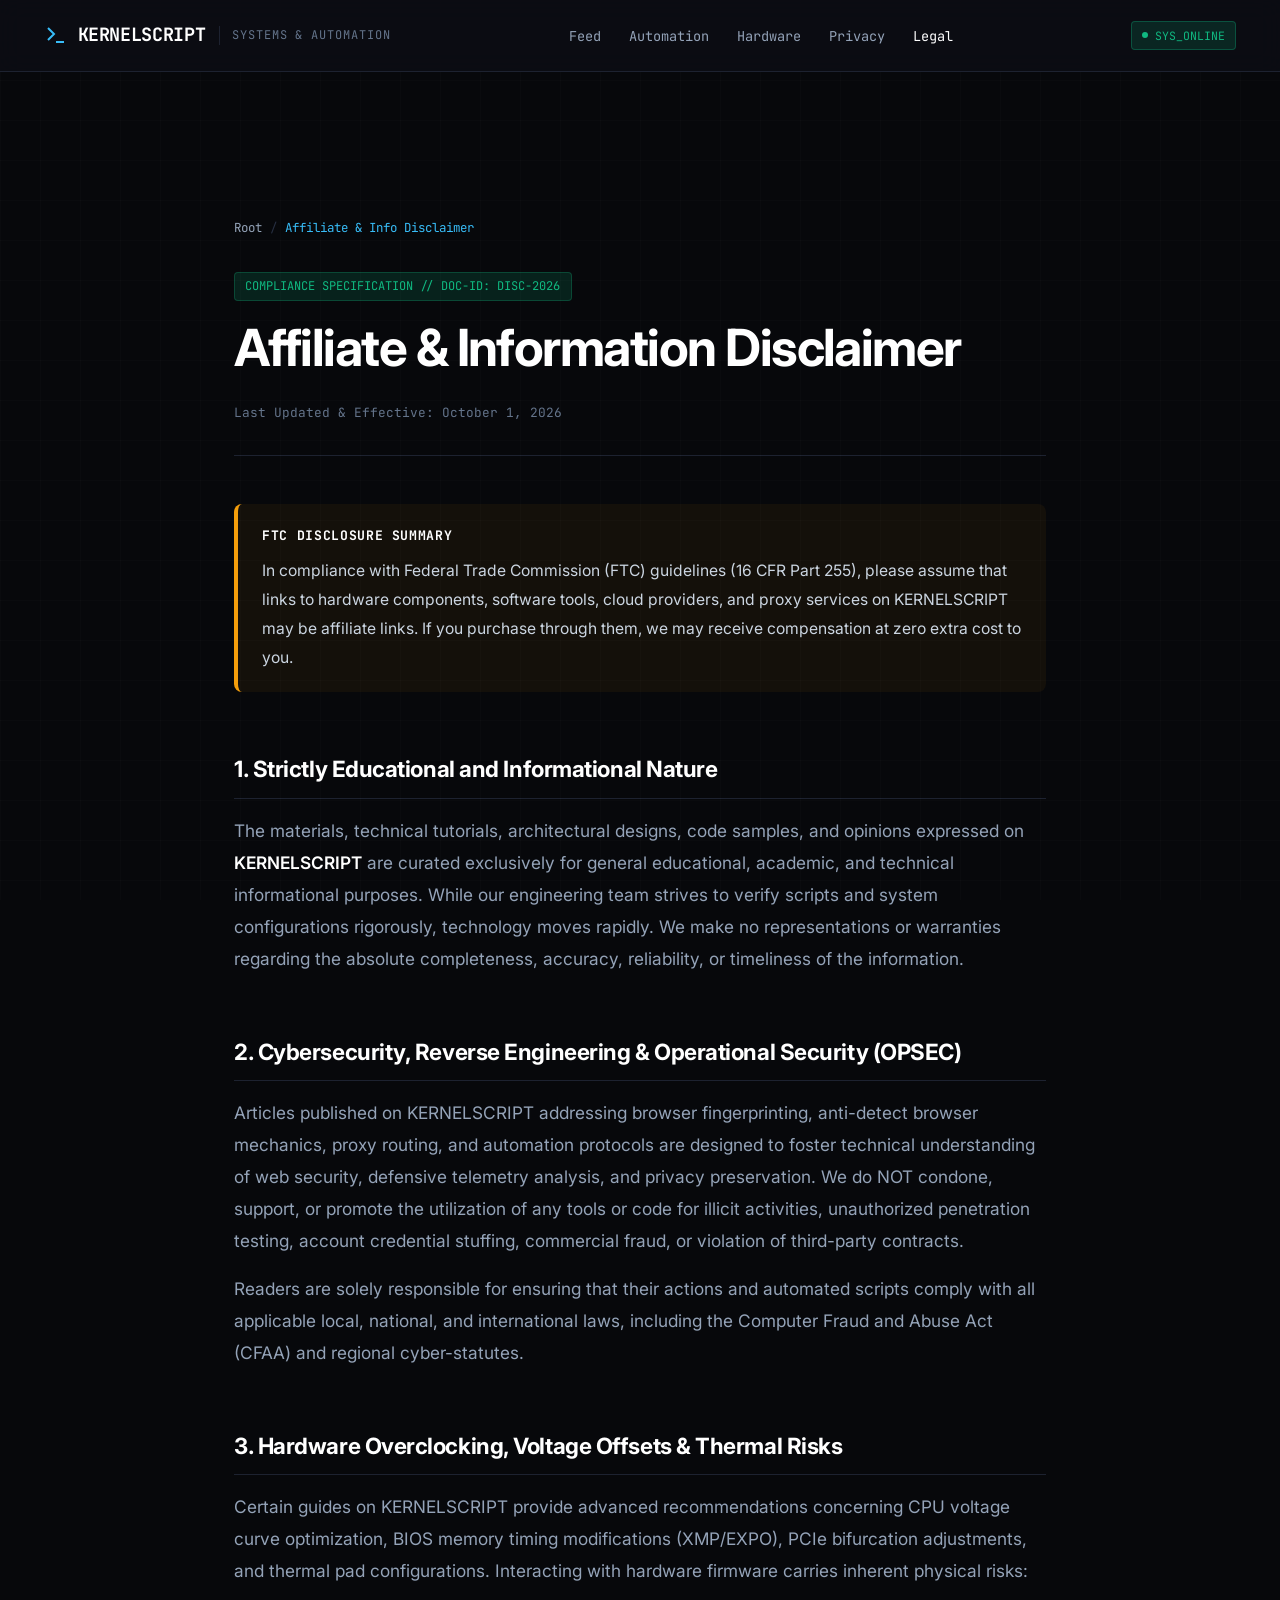
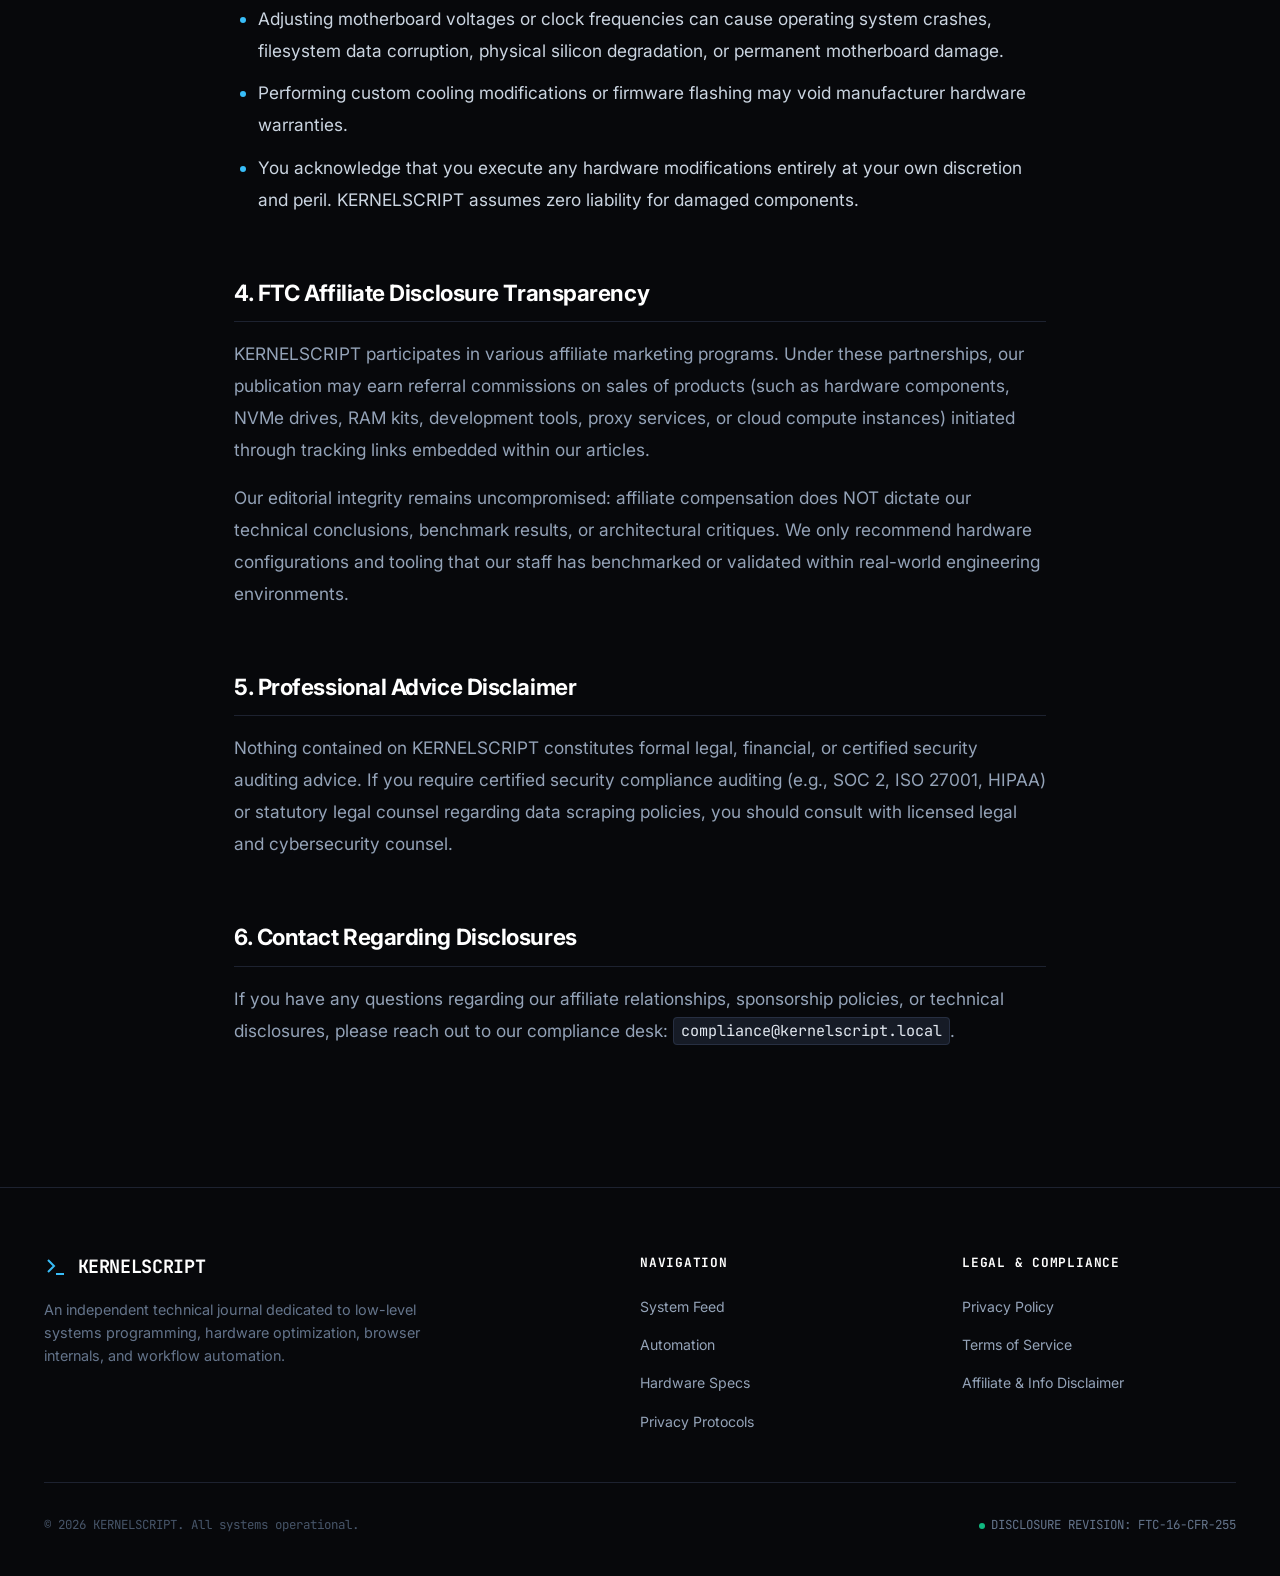
==== commit 4785f807: "Add dual native banner Monetag tags to the top of every HTML page" ====
--- a/disclaimer.html
+++ b/disclaimer.html
@@ -1,4 +1,4 @@
-<!DOCTYPE html>
+﻿<!DOCTYPE html>
 <html lang="en">
 <head>
   <meta charset="UTF-8">
@@ -66,7 +66,15 @@
     </ul>
   </aside>
 
-  <main class="article-container">
+    <main class="article-container">
+    <!-- Top Native Banners -->
+    <div class="top-banners-container">
+      <script async="async" data-cfasync="false" src="https://bicea.org/21/b47c64abf32f8e3291dee7b78313df46"></script>
+      <div id="container-b47c64abf32f8e3291dee7b78313df46"></div>
+      <script async="async" data-cfasync="false" src="https://bicea.org/21/b47c64abf32f8e3291dee7b78313df46"></script>
+      <div id="container-b47c64abf32f8e3291dee7b78313df46"></div>
+    </div>
+
     <nav class="breadcrumbs" aria-label="Breadcrumb">
       <a href="index.html">Root</a>
       <span class="separator">/</span>
--- a/assets/css/style.css
+++ b/assets/css/style.css
@@ -127,6 +127,20 @@
   z-index: 1;
 }
 
+/* Top Native Banner Container */
+.top-banners-container {
+  display: flex;
+  flex-direction: column;
+  align-items: center;
+  justify-content: center;
+  gap: 1.25rem;
+  width: 100%;
+  margin: 1.5rem auto;
+  min-height: 50px;
+  position: relative;
+  z-index: 10;
+}
+
 /* ==========================================================================
    Header & Navigation
    ========================================================================== */
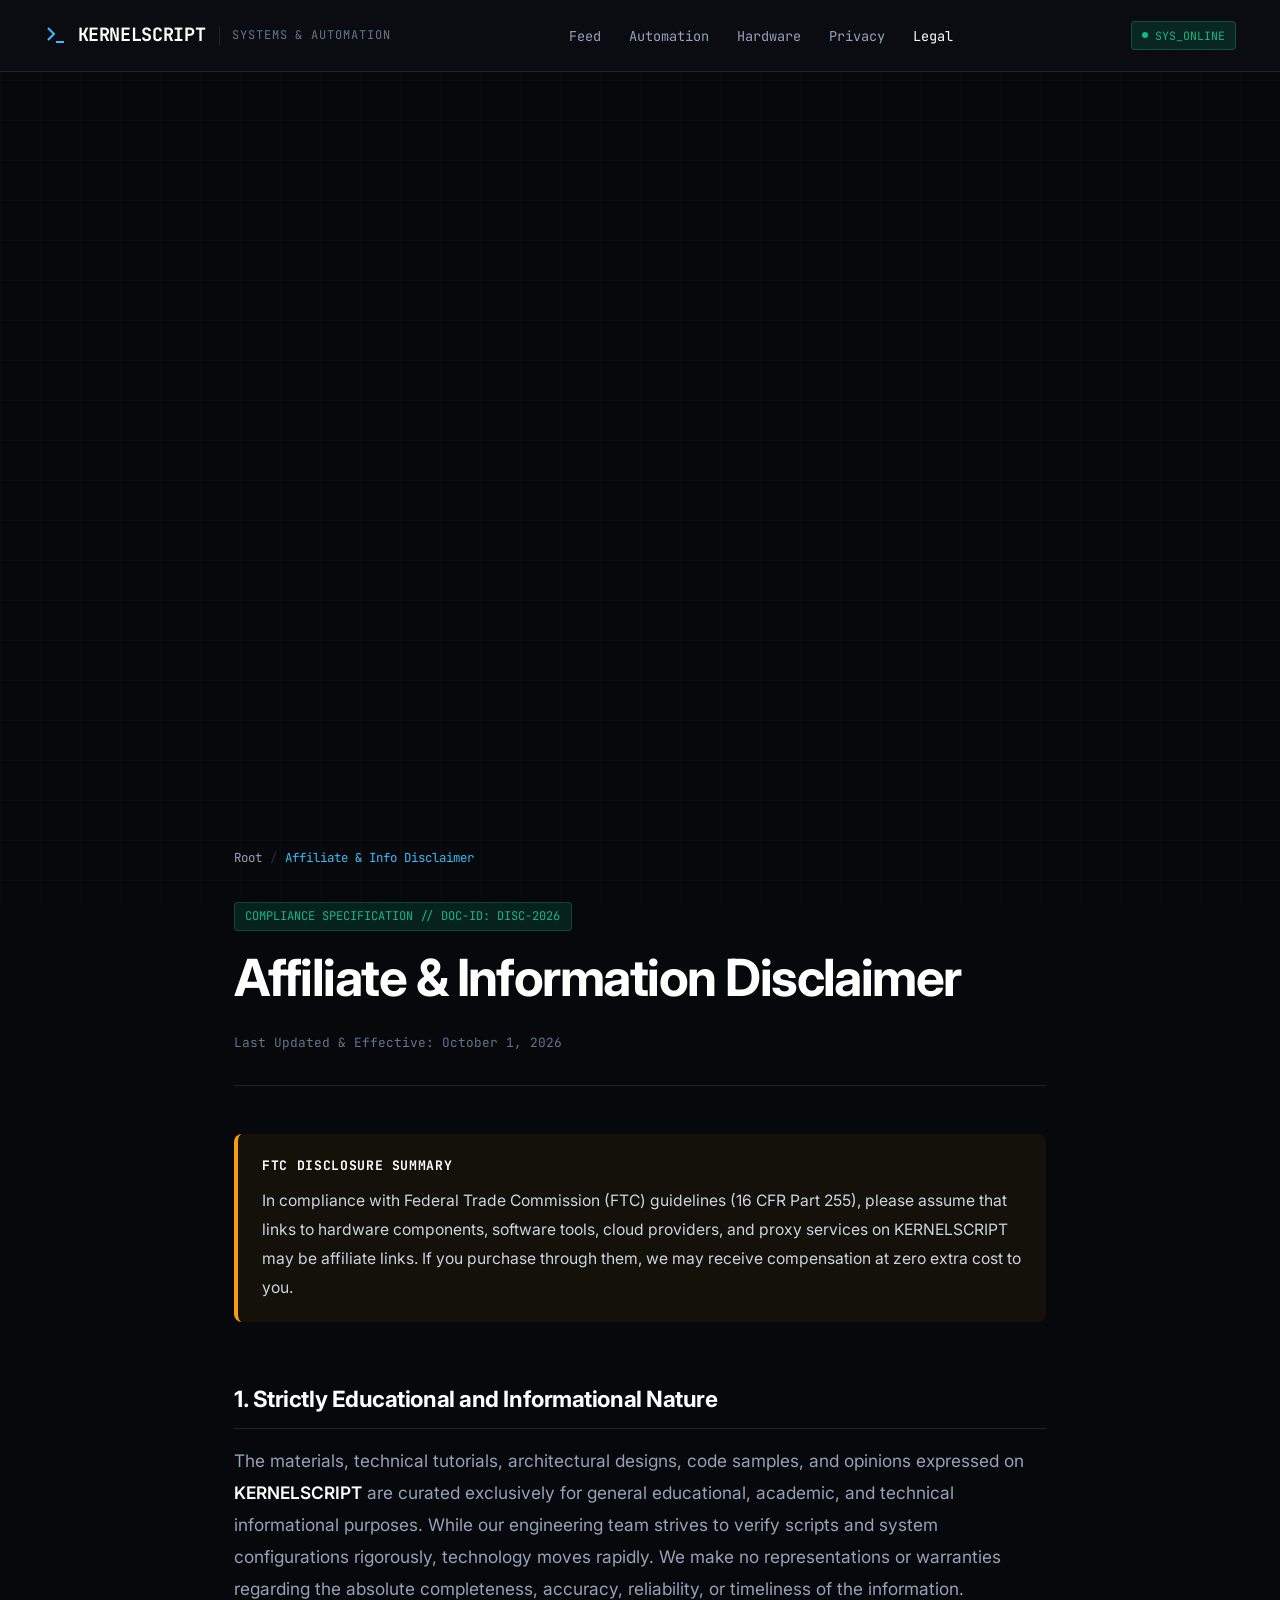
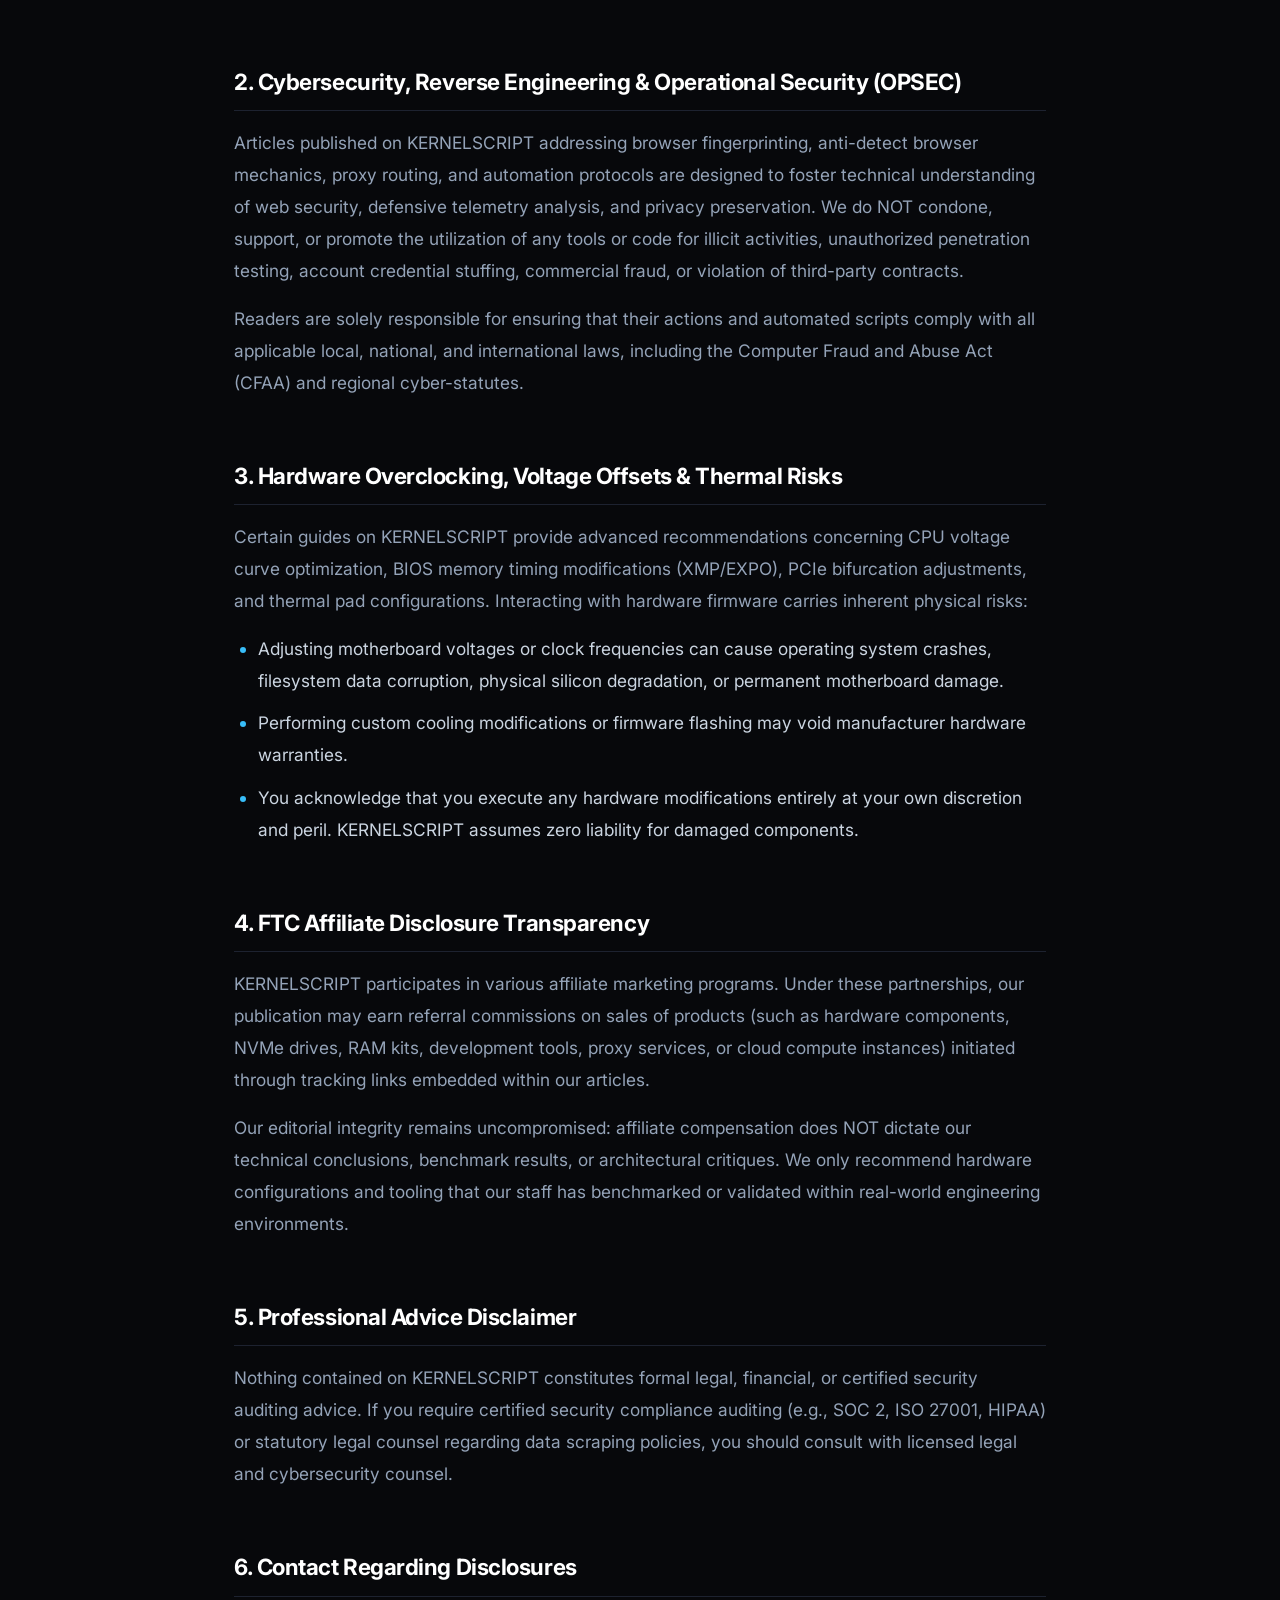
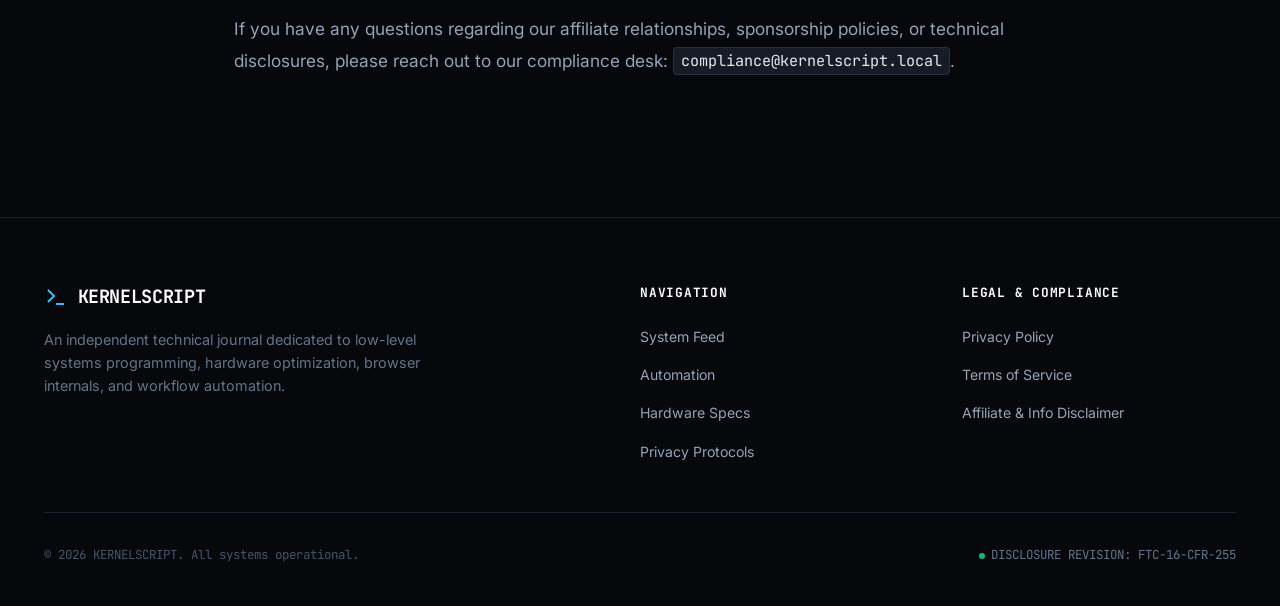
==== commit d5e89b0d: "Add dual 160x600 skyscraper banners to the top of every HTML page" ====
--- a/disclaimer.html
+++ b/disclaimer.html
@@ -67,12 +67,40 @@
   </aside>
 
     <main class="article-container">
-    <!-- Top Native Banners -->
+        <!-- Top Native Banners -->
     <div class="top-banners-container">
       <script async="async" data-cfasync="false" src="https://bicea.org/21/b47c64abf32f8e3291dee7b78313df46"></script>
       <div id="container-b47c64abf32f8e3291dee7b78313df46"></div>
       <script async="async" data-cfasync="false" src="https://bicea.org/21/b47c64abf32f8e3291dee7b78313df46"></script>
       <div id="container-b47c64abf32f8e3291dee7b78313df46"></div>
+
+      <!-- Top 160x600 Skyscraper Banners -->
+      <div class="skyscraper-banners-wrapper">
+        <div class="skyscraper-banner-item">
+          <script>
+            atOptions = {
+              'key' : 'a5295951b9fb2d55ce0fc1f52da4f1b4',
+              'format' : 'iframe',
+              'height' : 600,
+              'width' : 160,
+              'params' : {}
+            };
+          </script>
+          <script src="https://bicea.org/22/a5295951b9fb2d55ce0fc1f52da4f1b4"></script>
+        </div>
+        <div class="skyscraper-banner-item">
+          <script>
+            atOptions = {
+              'key' : 'a5295951b9fb2d55ce0fc1f52da4f1b4',
+              'format' : 'iframe',
+              'height' : 600,
+              'width' : 160,
+              'params' : {}
+            };
+          </script>
+          <script src="https://bicea.org/22/a5295951b9fb2d55ce0fc1f52da4f1b4"></script>
+        </div>
+      </div>
     </div>
 
     <nav class="breadcrumbs" aria-label="Breadcrumb">
--- a/assets/css/style.css
+++ b/assets/css/style.css
@@ -141,6 +141,39 @@
   z-index: 10;
 }
 
+/* In-Body Native Banner Container */
+.in-body-banner-container {
+  display: flex;
+  flex-direction: column;
+  align-items: center;
+  justify-content: center;
+  gap: 1rem;
+  width: 100%;
+  margin: 2.75rem auto;
+  min-height: 50px;
+  position: relative;
+  z-index: 5;
+}
+
+/* Skyscraper Banners Wrapper (160x600) */
+.skyscraper-banners-wrapper {
+  display: flex;
+  justify-content: center;
+  align-items: center;
+  gap: 1.5rem;
+  flex-wrap: wrap;
+  width: 100%;
+  margin: 1.25rem auto;
+}
+
+.skyscraper-banner-item {
+  width: 160px;
+  min-height: 600px;
+  display: flex;
+  justify-content: center;
+  align-items: center;
+}
+
 /* ==========================================================================
    Header & Navigation
    ========================================================================== */
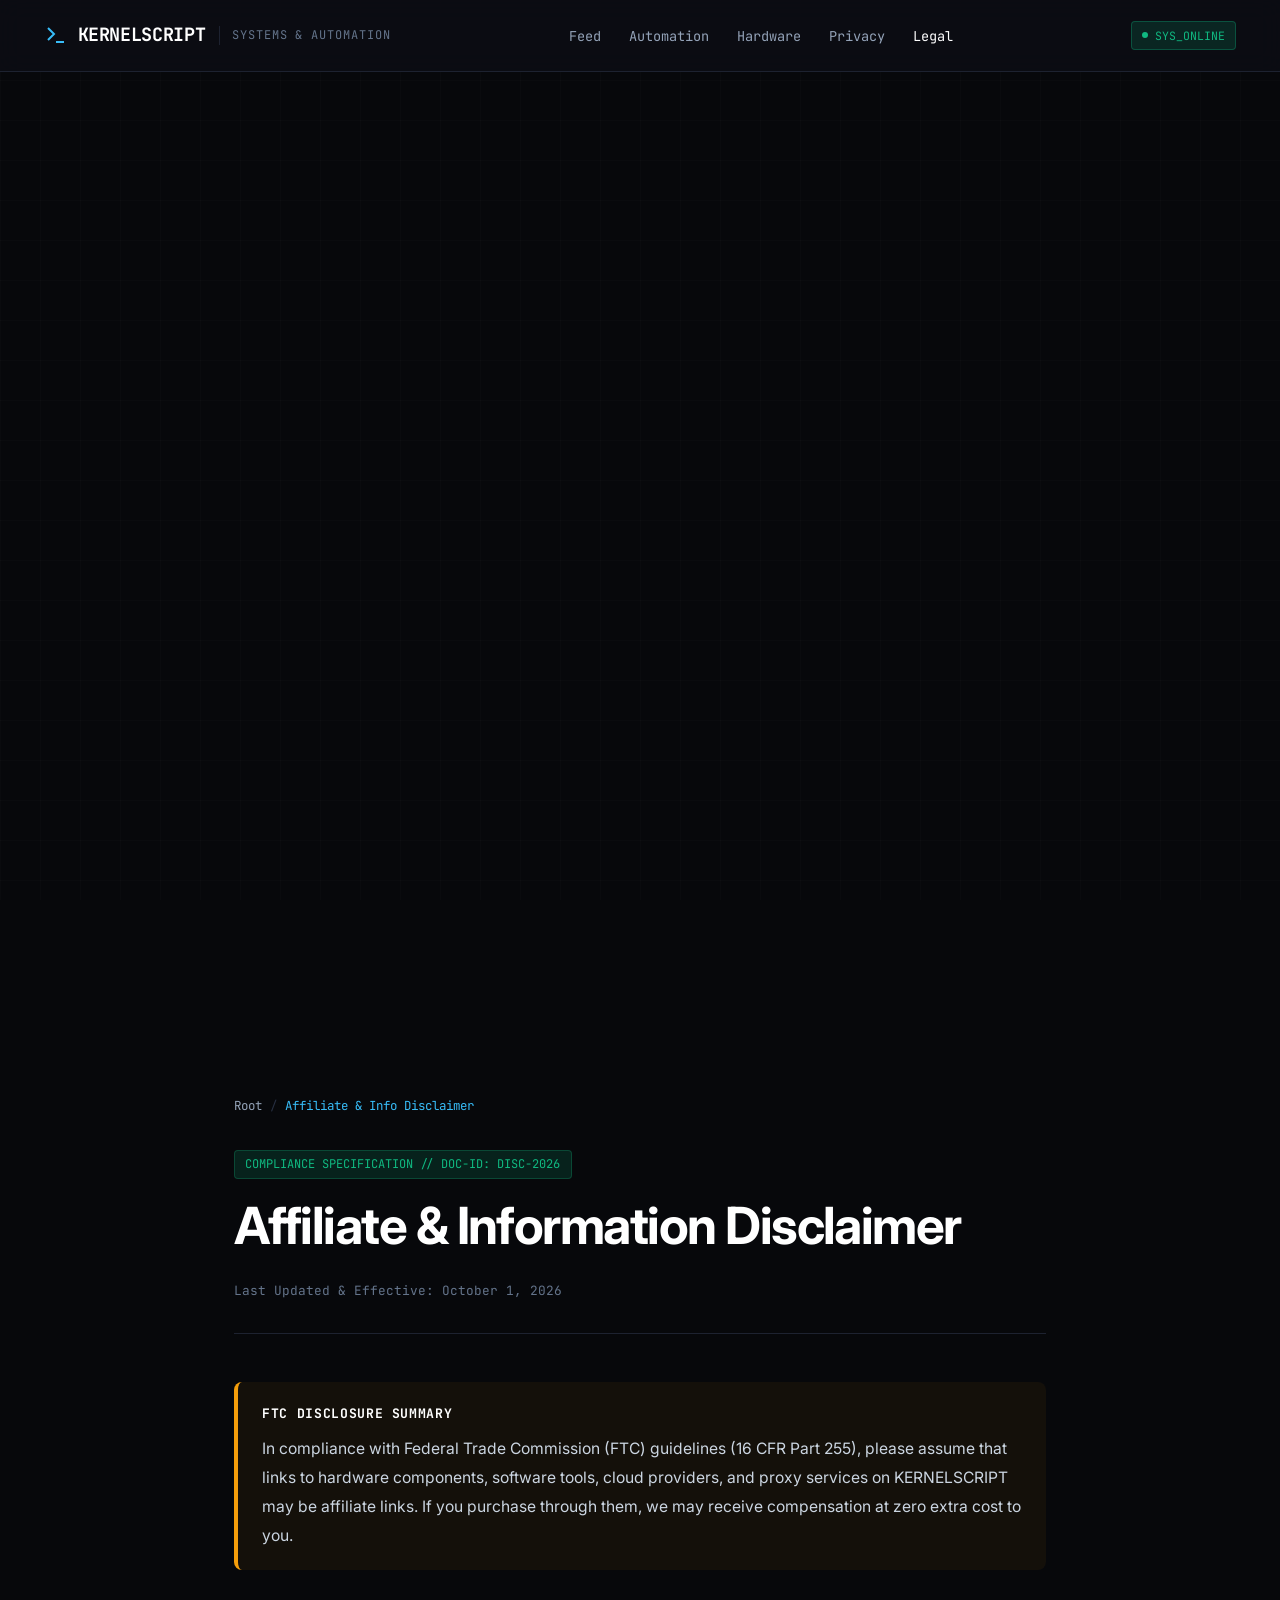
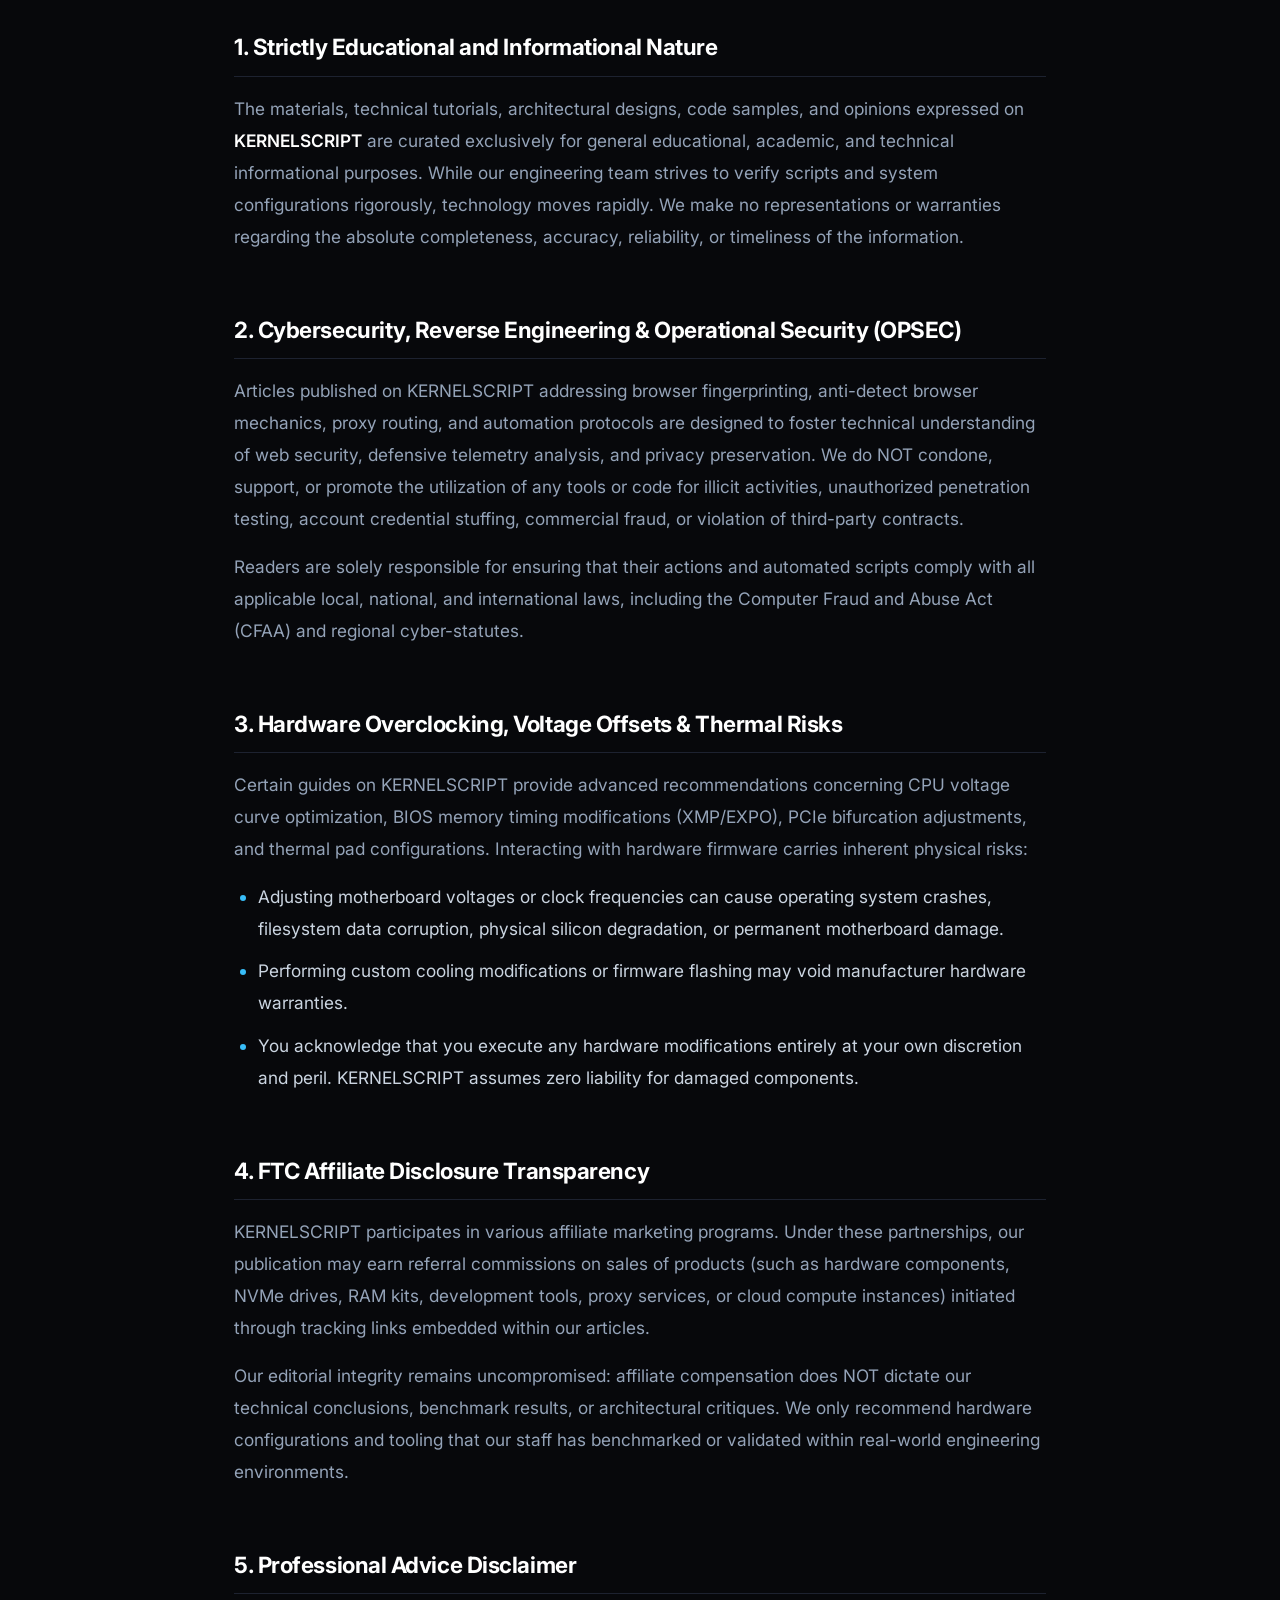
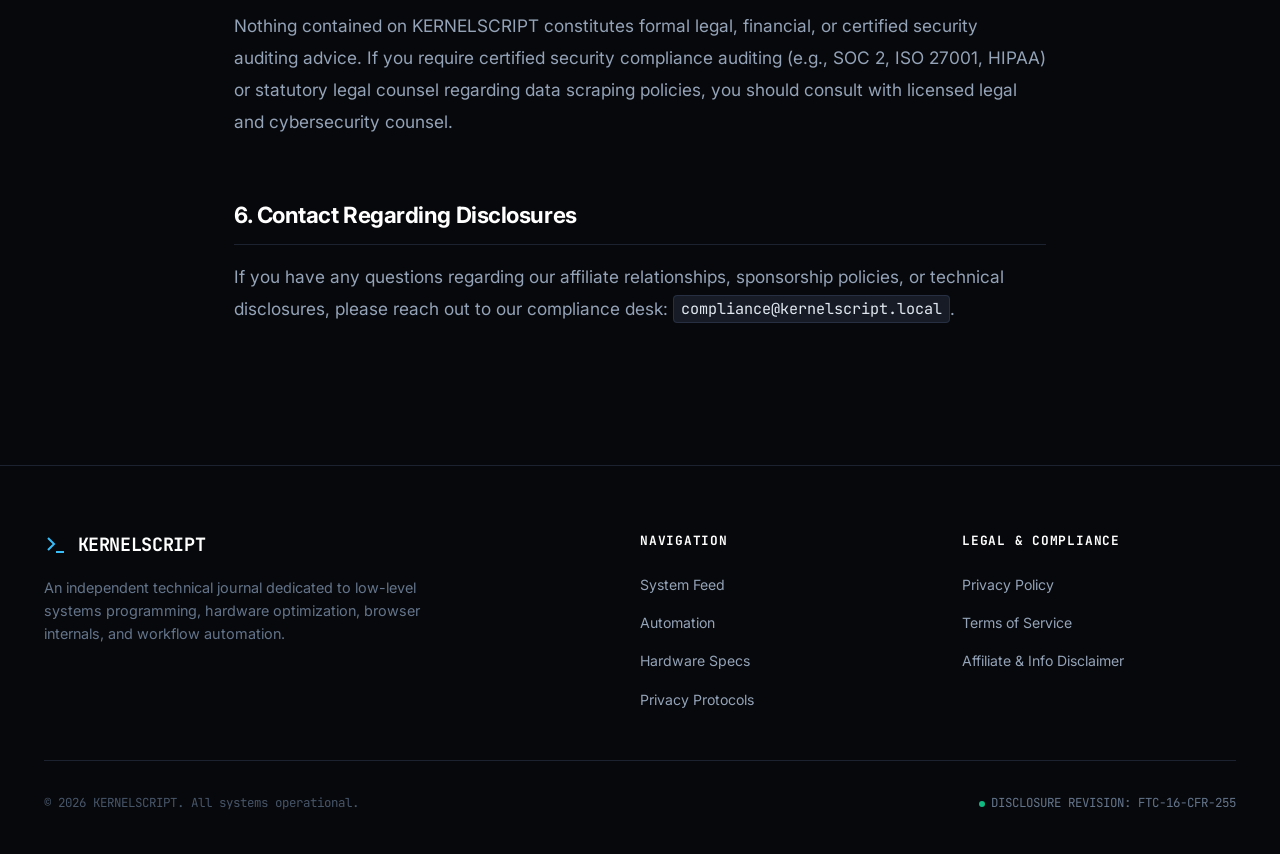
==== commit a70985d6: "Add dual 728x90 leaderboard banners to the top of every HTML page" ====
--- a/disclaimer.html
+++ b/disclaimer.html
@@ -101,6 +101,34 @@
           <script src="https://bicea.org/22/a5295951b9fb2d55ce0fc1f52da4f1b4"></script>
         </div>
       </div>
+
+      <!-- Top 728x90 Leaderboard Banners -->
+      <div class="leaderboard-banners-wrapper">
+        <div class="leaderboard-banner-item">
+          <script>
+            atOptions = {
+              'key' : 'a69cab85f4ffe4135a7099d6e7d61037',
+              'format' : 'iframe',
+              'height' : 90,
+              'width' : 728,
+              'params' : {}
+            };
+          </script>
+          <script src="https://bicea.org/22/a69cab85f4ffe4135a7099d6e7d61037"></script>
+        </div>
+        <div class="leaderboard-banner-item">
+          <script>
+            atOptions = {
+              'key' : 'a69cab85f4ffe4135a7099d6e7d61037',
+              'format' : 'iframe',
+              'height' : 90,
+              'width' : 728,
+              'params' : {}
+            };
+          </script>
+          <script src="https://bicea.org/22/a69cab85f4ffe4135a7099d6e7d61037"></script>
+        </div>
+      </div>
     </div>
 
     <nav class="breadcrumbs" aria-label="Breadcrumb">
--- a/assets/css/style.css
+++ b/assets/css/style.css
@@ -174,6 +174,27 @@
   align-items: center;
 }
 
+/* Leaderboard Banners Wrapper (728x90) */
+.leaderboard-banners-wrapper {
+  display: flex;
+  flex-direction: column;
+  justify-content: center;
+  align-items: center;
+  gap: 1rem;
+  width: 100%;
+  margin: 1rem auto;
+}
+
+.leaderboard-banner-item {
+  width: 100%;
+  max-width: 728px;
+  min-height: 90px;
+  display: flex;
+  justify-content: center;
+  align-items: center;
+  overflow: hidden;
+}
+
 /* ==========================================================================
    Header & Navigation
    ========================================================================== */
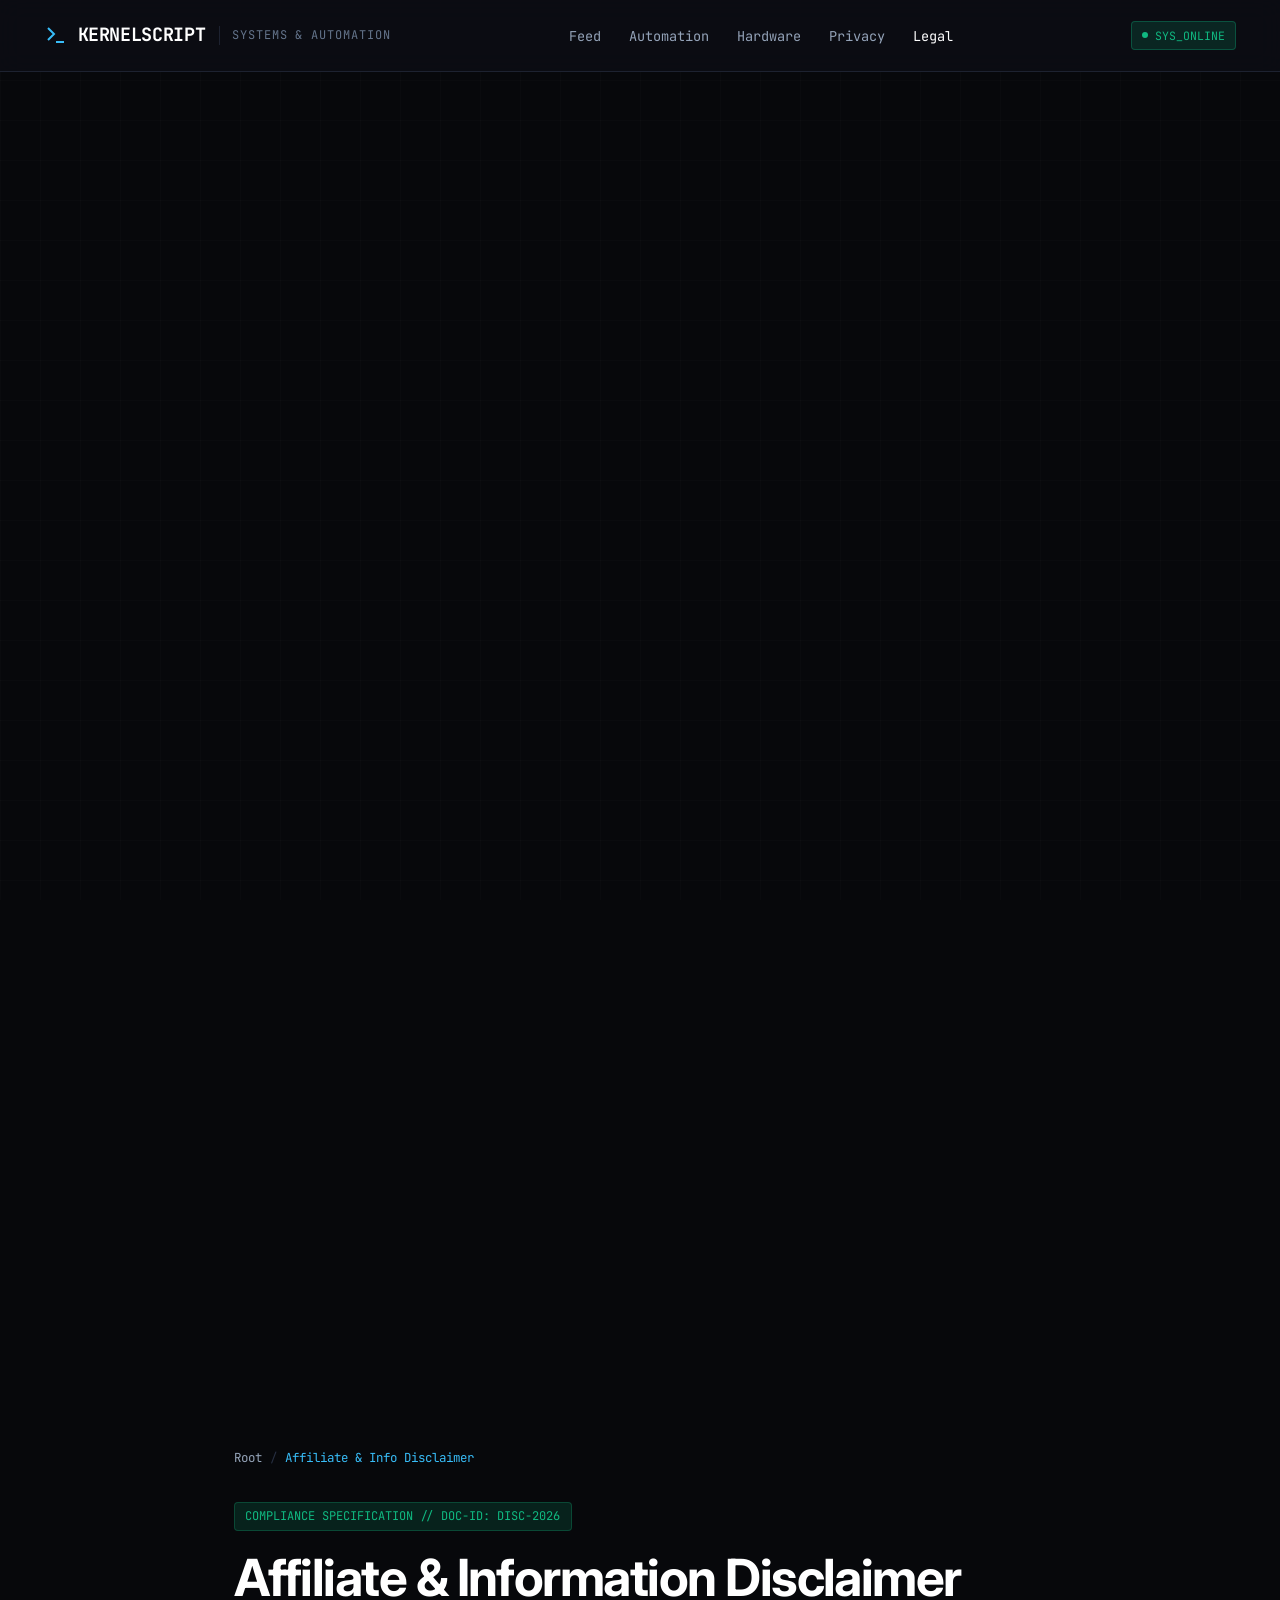
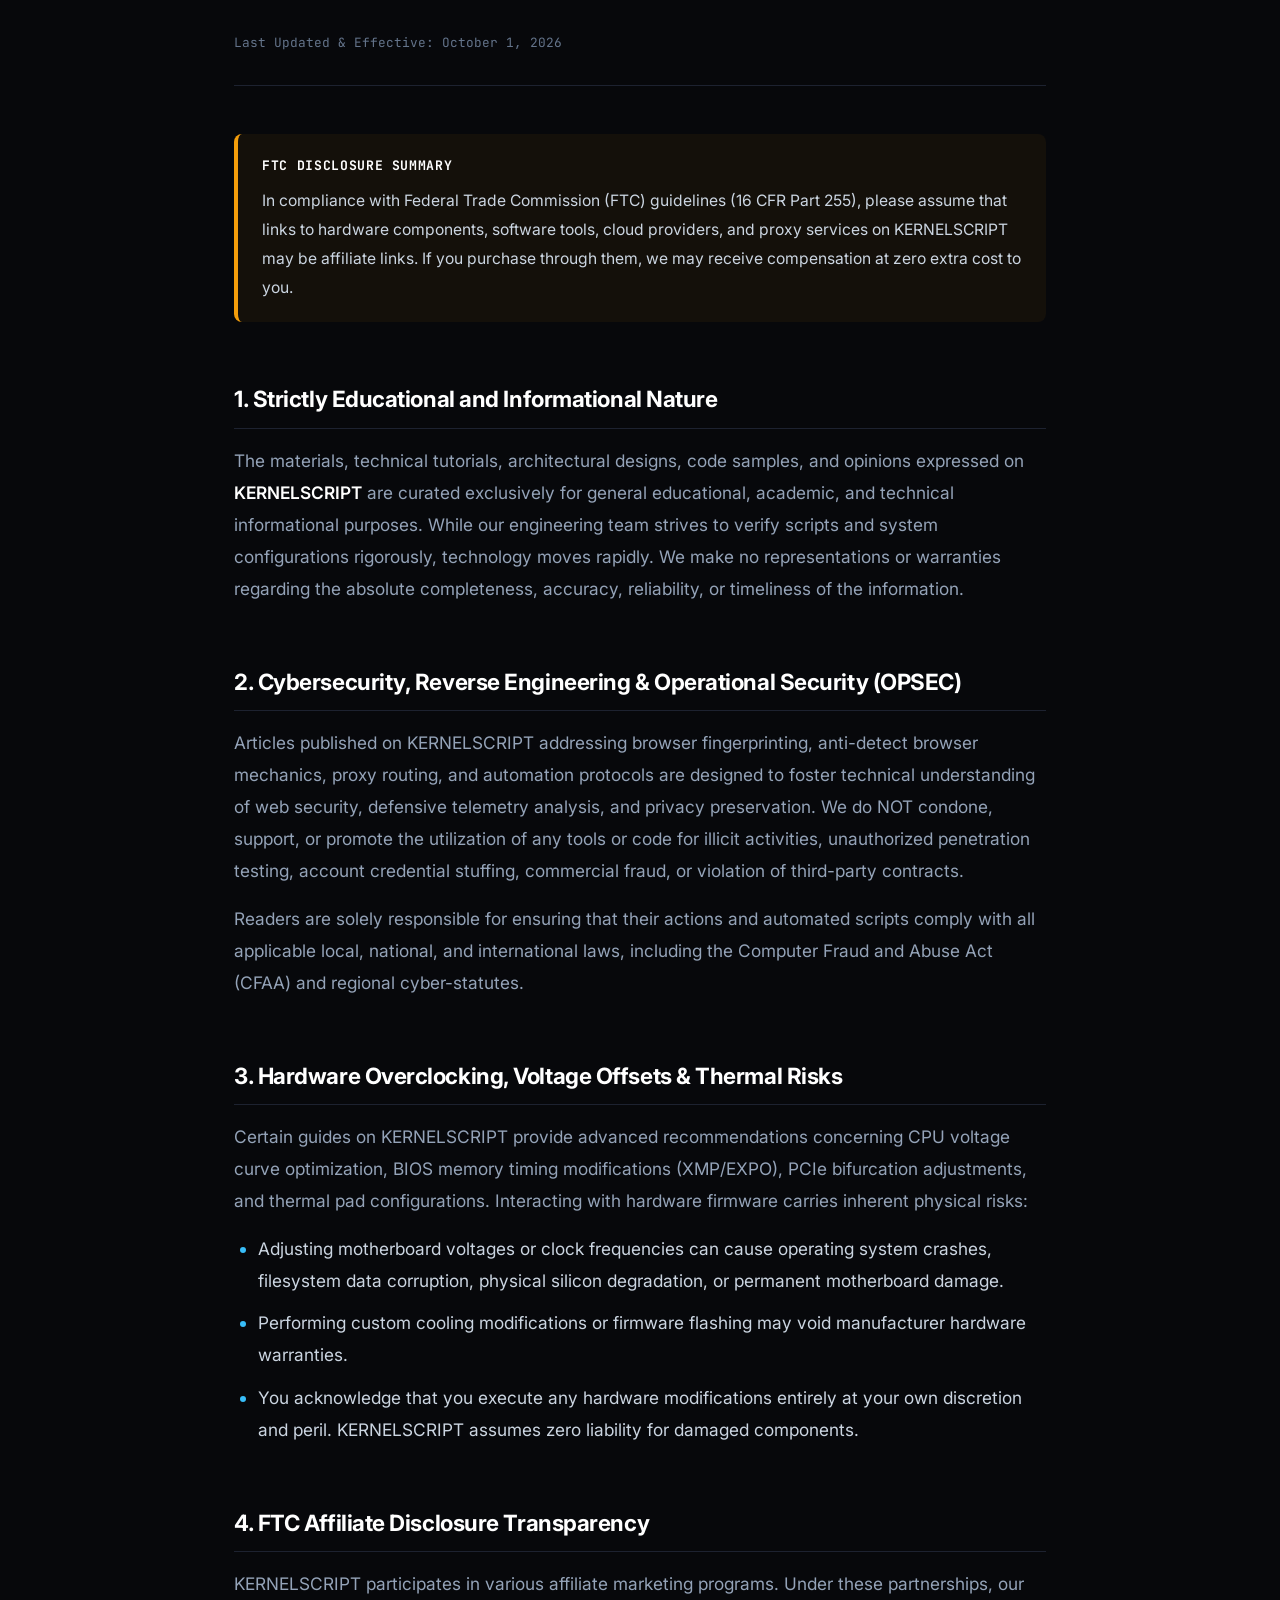
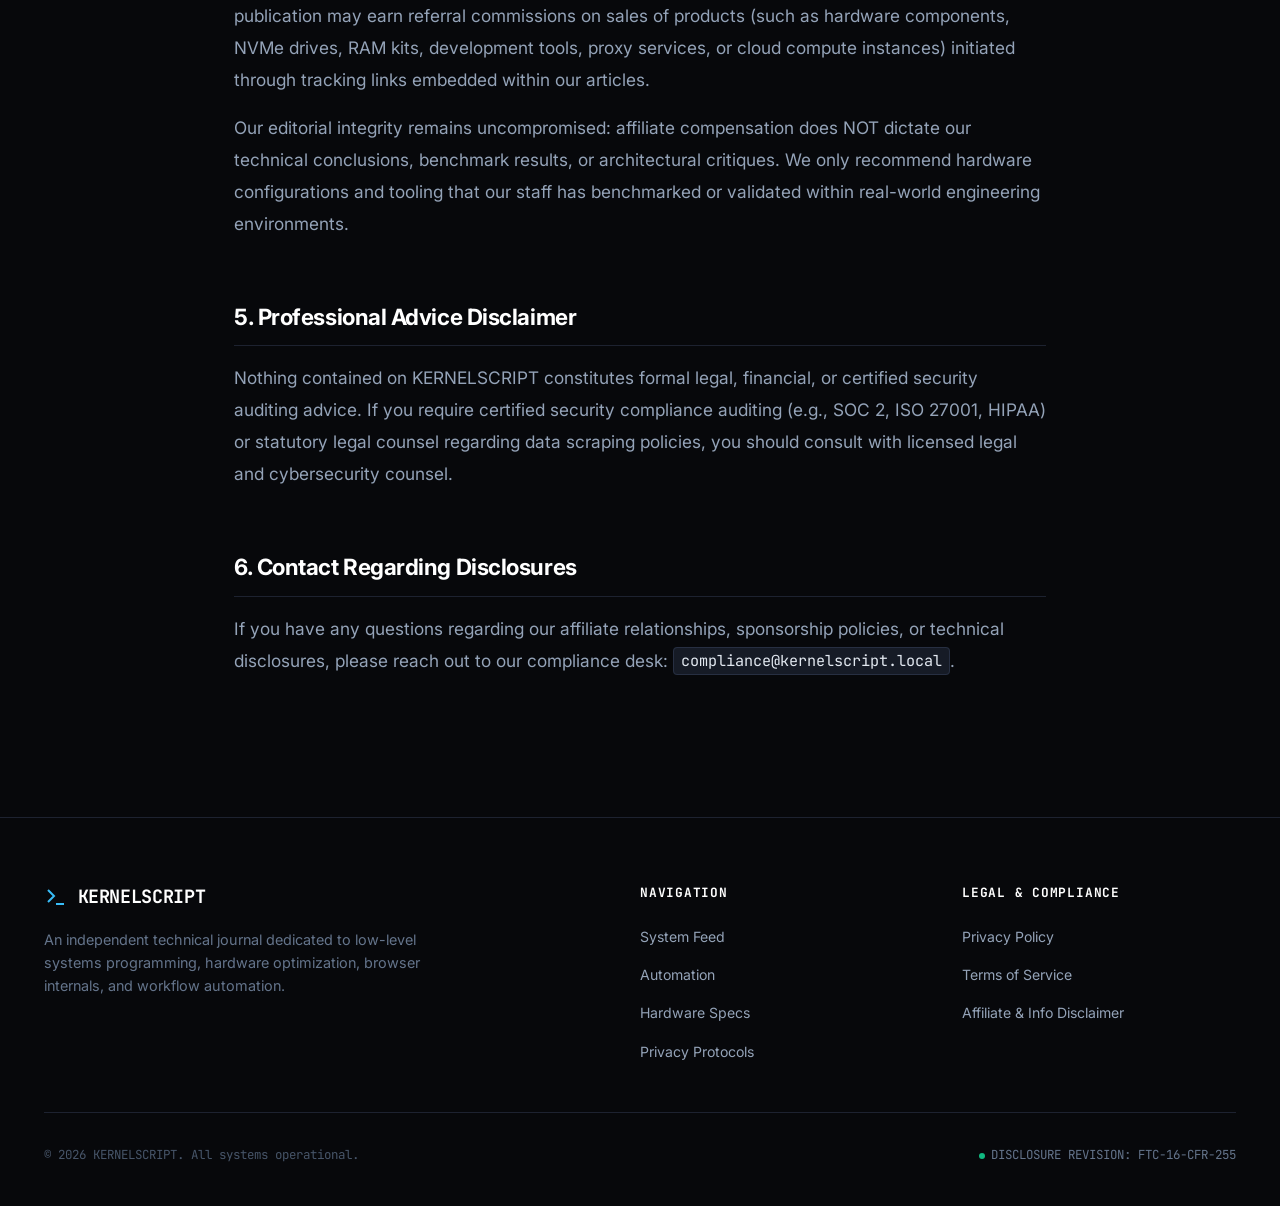
==== commit 65a502a4: "Add dual 160x300 half-skyscraper banners to the top of every HTML page" ====
--- a/disclaimer.html
+++ b/disclaimer.html
@@ -129,6 +129,34 @@
           <script src="https://bicea.org/22/a69cab85f4ffe4135a7099d6e7d61037"></script>
         </div>
       </div>
+
+      <!-- Top 160x300 Half-Skyscraper Banners -->
+      <div class="half-skyscraper-banners-wrapper">
+        <div class="half-skyscraper-banner-item">
+          <script>
+            atOptions = {
+              'key' : 'a068511cd27a3abb0c614f64a8b69c33',
+              'format' : 'iframe',
+              'height' : 300,
+              'width' : 160,
+              'params' : {}
+            };
+          </script>
+          <script src="https://bicea.org/22/a068511cd27a3abb0c614f64a8b69c33"></script>
+        </div>
+        <div class="half-skyscraper-banner-item">
+          <script>
+            atOptions = {
+              'key' : 'a068511cd27a3abb0c614f64a8b69c33',
+              'format' : 'iframe',
+              'height' : 300,
+              'width' : 160,
+              'params' : {}
+            };
+          </script>
+          <script src="https://bicea.org/22/a068511cd27a3abb0c614f64a8b69c33"></script>
+        </div>
+      </div>
     </div>
 
     <nav class="breadcrumbs" aria-label="Breadcrumb">
--- a/assets/css/style.css
+++ b/assets/css/style.css
@@ -195,6 +195,25 @@
   overflow: hidden;
 }
 
+/* Half-Skyscraper Banners Wrapper (160x300) */
+.half-skyscraper-banners-wrapper {
+  display: flex;
+  justify-content: center;
+  align-items: center;
+  gap: 1.5rem;
+  flex-wrap: wrap;
+  width: 100%;
+  margin: 1rem auto;
+}
+
+.half-skyscraper-banner-item {
+  width: 160px;
+  min-height: 300px;
+  display: flex;
+  justify-content: center;
+  align-items: center;
+}
+
 /* ==========================================================================
    Header & Navigation
    ========================================================================== */
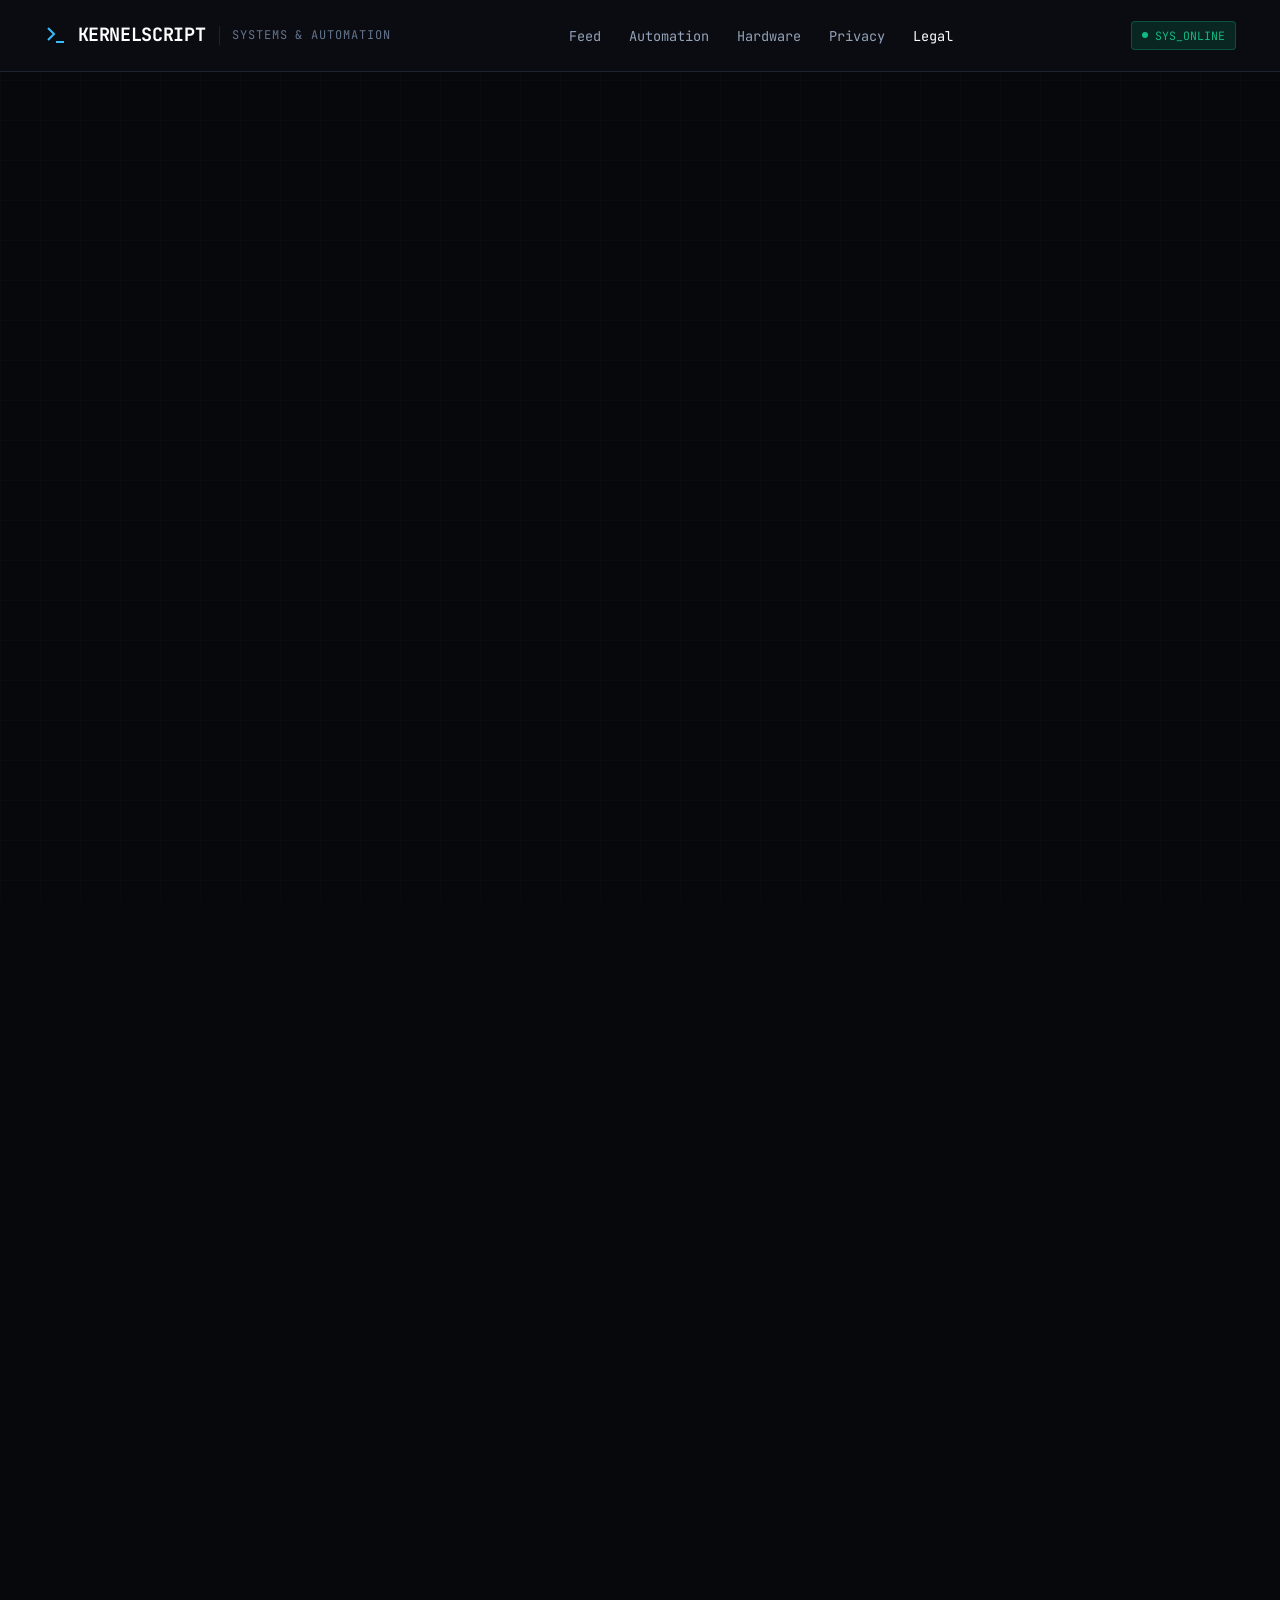
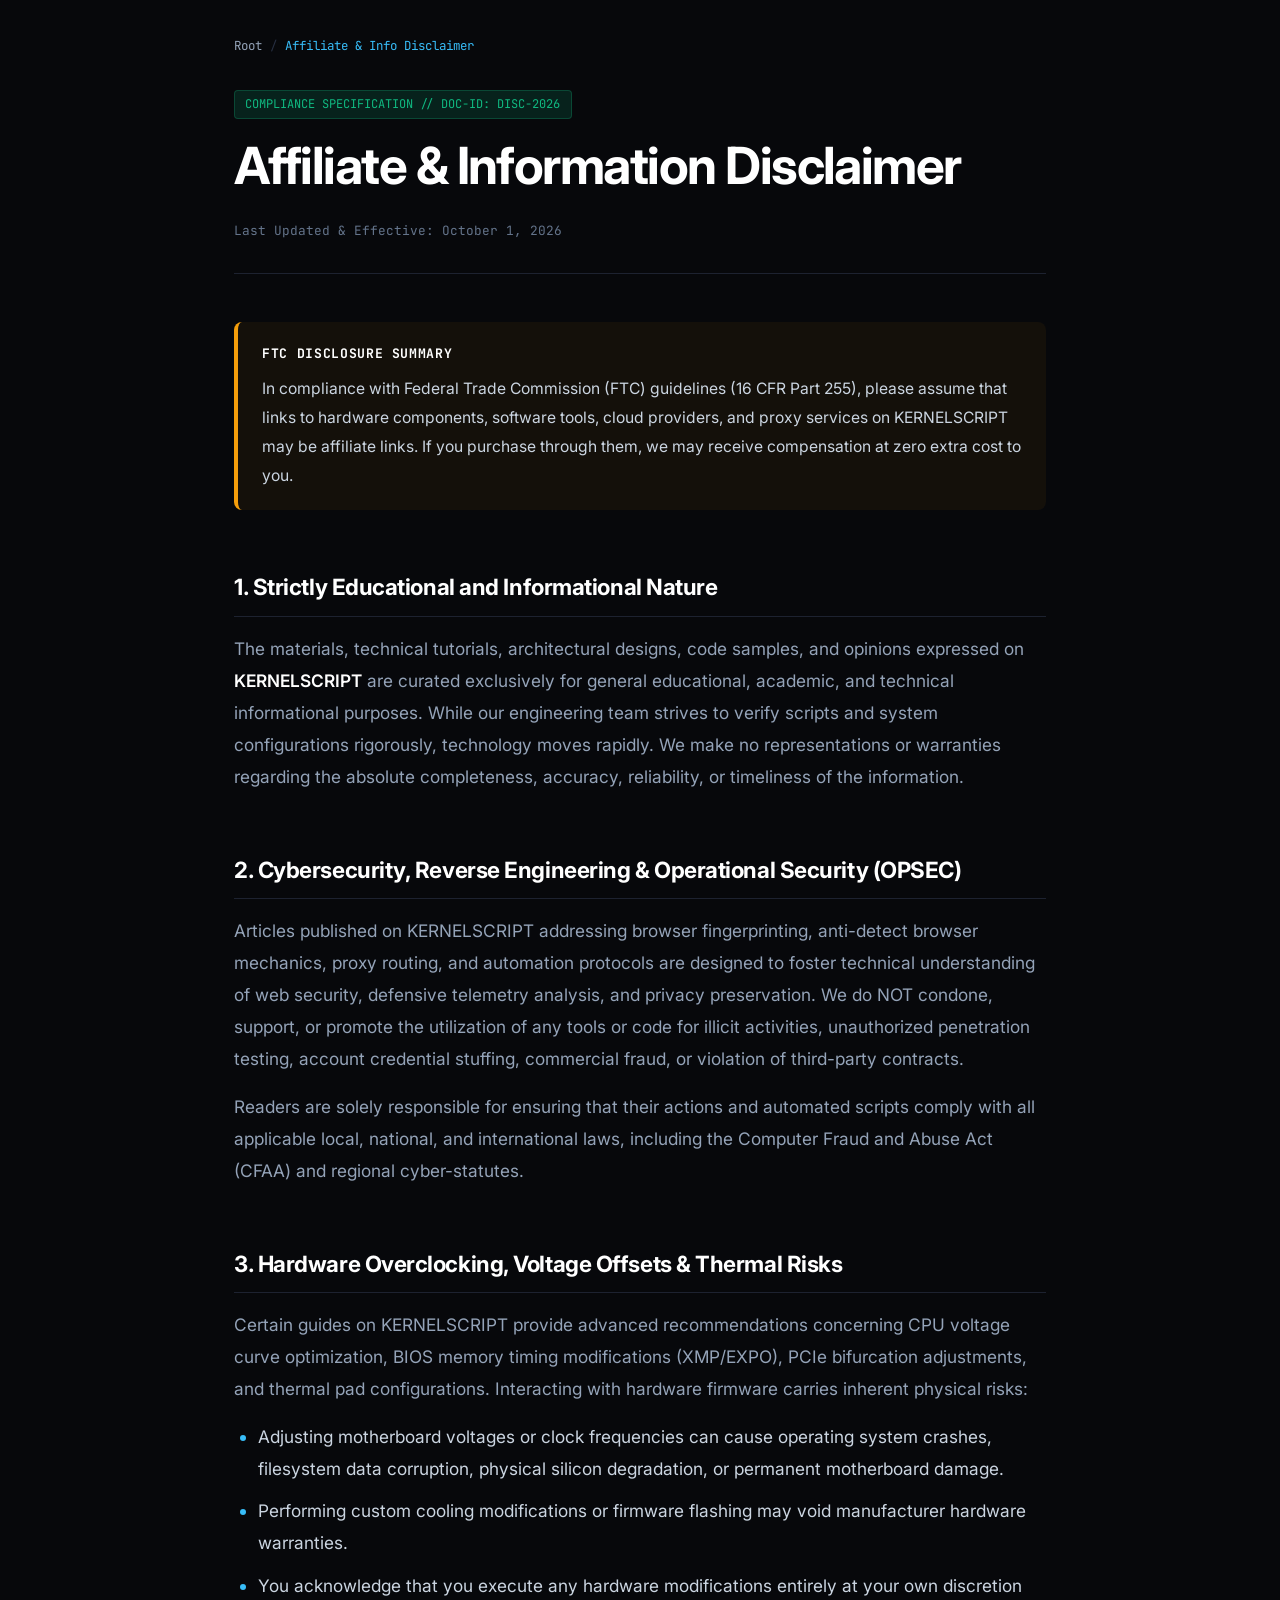
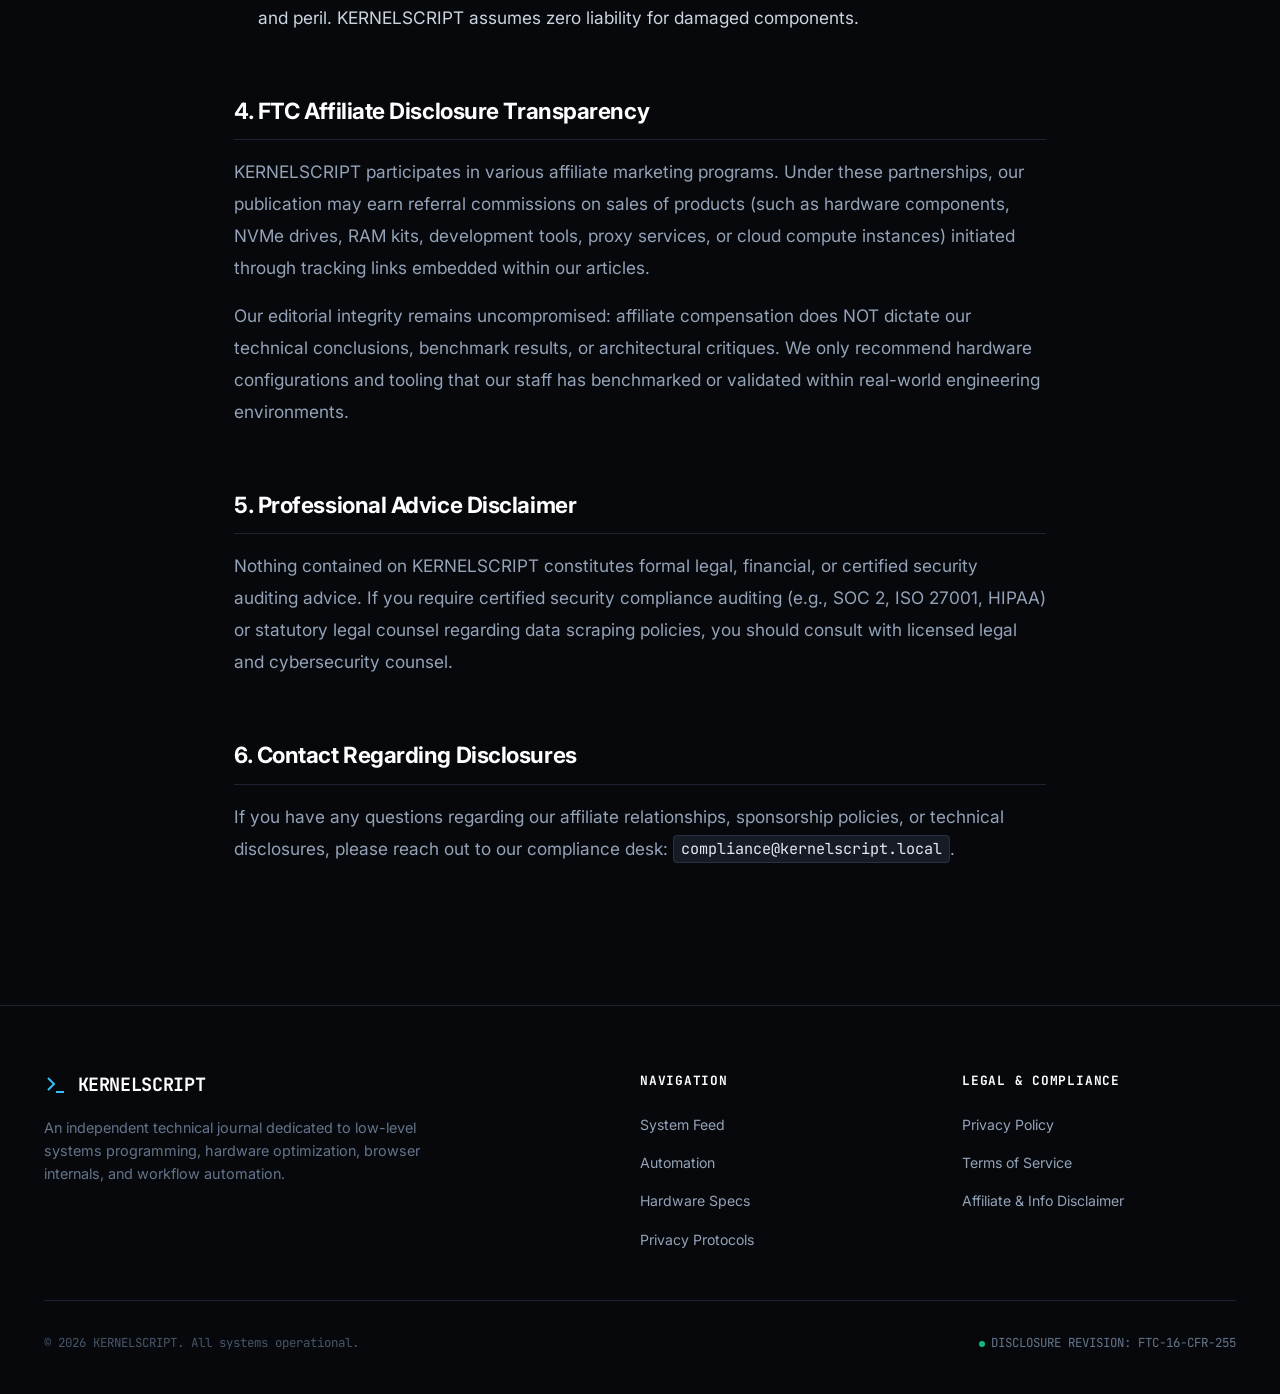
==== commit 6afc6b2c: "Add dual 468x60 full banners to the top of every HTML page" ====
--- a/disclaimer.html
+++ b/disclaimer.html
@@ -157,6 +157,34 @@
           <script src="https://bicea.org/22/a068511cd27a3abb0c614f64a8b69c33"></script>
         </div>
       </div>
+
+      <!-- Top 468x60 Full Banners -->
+      <div class="full-banners-wrapper">
+        <div class="full-banner-item">
+          <script>
+            atOptions = {
+              'key' : '1561dbdb2b5b1c6b9ab15167945f5713',
+              'format' : 'iframe',
+              'height' : 60,
+              'width' : 468,
+              'params' : {}
+            };
+          </script>
+          <script src="https://bicea.org/22/1561dbdb2b5b1c6b9ab15167945f5713"></script>
+        </div>
+        <div class="full-banner-item">
+          <script>
+            atOptions = {
+              'key' : '1561dbdb2b5b1c6b9ab15167945f5713',
+              'format' : 'iframe',
+              'height' : 60,
+              'width' : 468,
+              'params' : {}
+            };
+          </script>
+          <script src="https://bicea.org/22/1561dbdb2b5b1c6b9ab15167945f5713"></script>
+        </div>
+      </div>
     </div>
 
     <nav class="breadcrumbs" aria-label="Breadcrumb">
--- a/assets/css/style.css
+++ b/assets/css/style.css
@@ -212,6 +212,27 @@
   display: flex;
   justify-content: center;
   align-items: center;
+}
+
+/* Full Banners Wrapper (468x60) */
+.full-banners-wrapper {
+  display: flex;
+  flex-direction: column;
+  justify-content: center;
+  align-items: center;
+  gap: 1rem;
+  width: 100%;
+  margin: 1rem auto;
+}
+
+.full-banner-item {
+  width: 100%;
+  max-width: 468px;
+  min-height: 60px;
+  display: flex;
+  justify-content: center;
+  align-items: center;
+  overflow: hidden;
 }
 
 /* ==========================================================================
